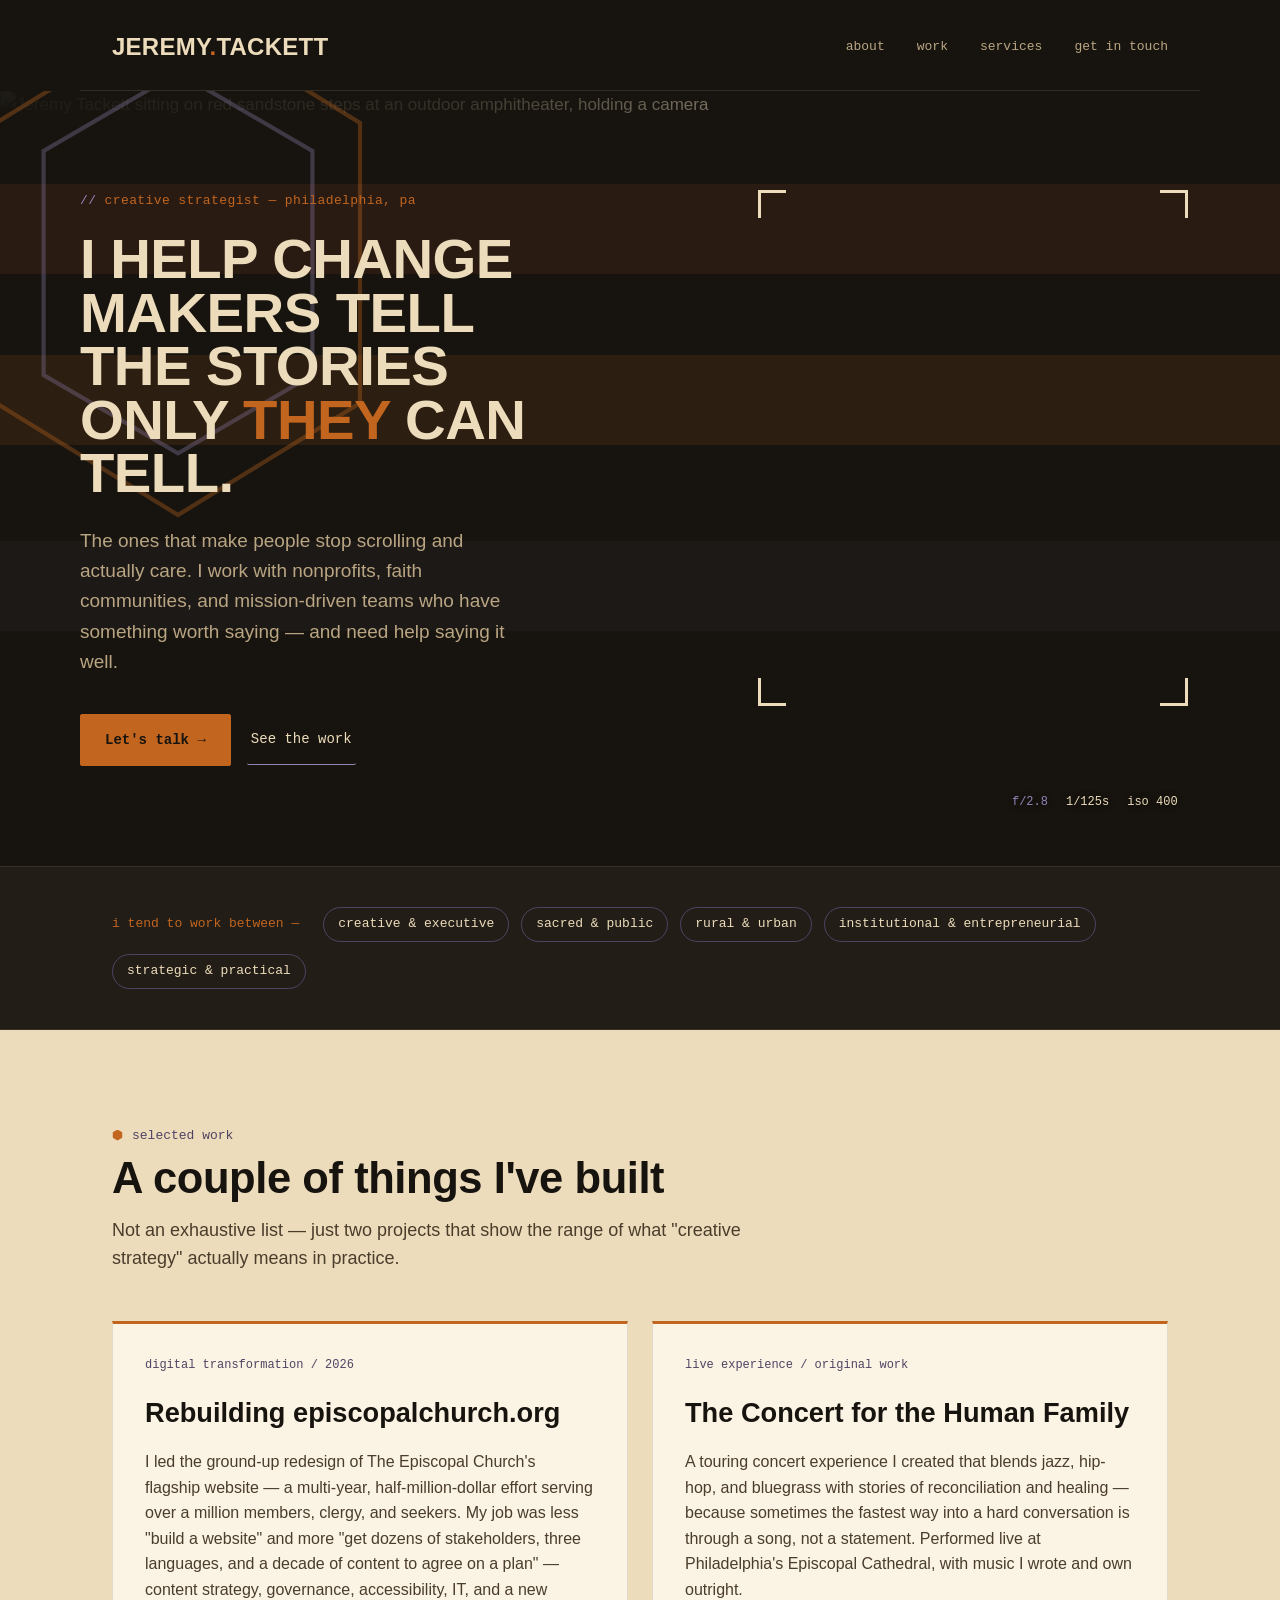
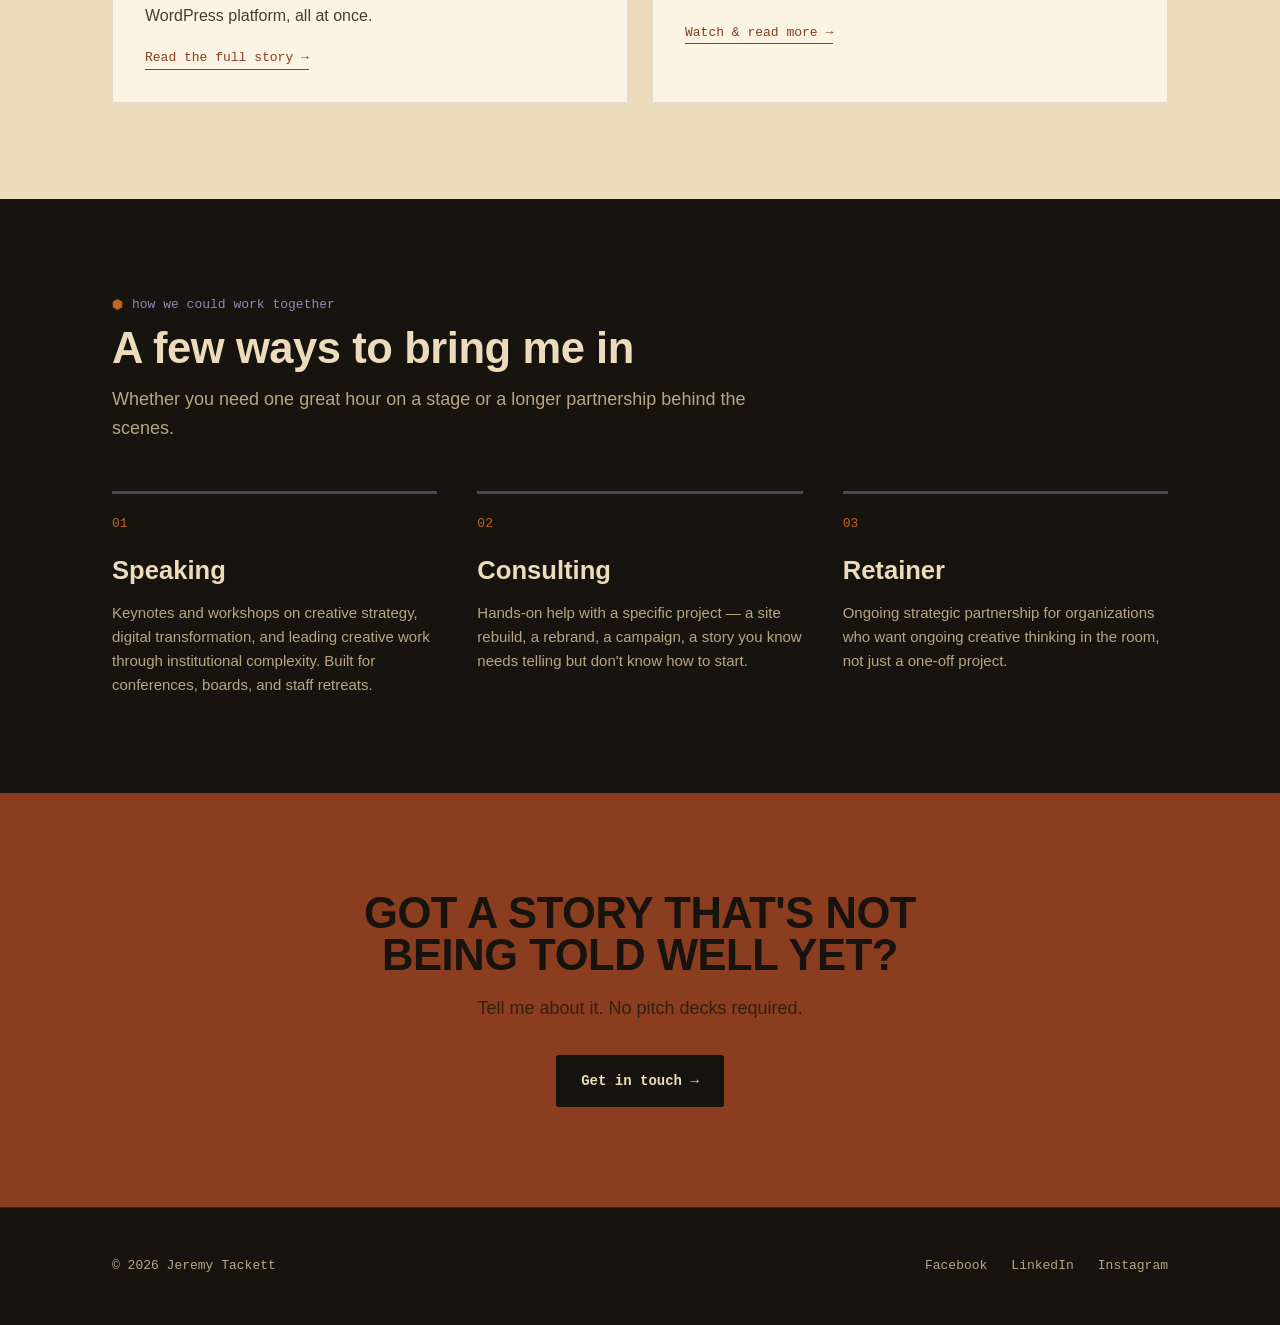
==== index.html @ f710c4fd "Add files via upload" ====
<!DOCTYPE html>
<!-- saved from url=(0045)file:///Users/jtackett/Downloads/index_1.html -->
<html lang="en"><head><meta http-equiv="Content-Type" content="text/html; charset=UTF-8">

<meta name="viewport" content="width=device-width, initial-scale=1.0">
<title>Jeremy Tackett — Creative Strategist</title>
<meta name="description" content="I help change makers tell the stories only they can tell — the ones that make people stop scrolling and care.">
<link rel="preconnect" href="https://fonts.googleapis.com/">
<link rel="preconnect" href="https://fonts.gstatic.com/" crossorigin="">
<link href="./index_files/css2" rel="stylesheet">
<style>
  :root {
    --black: #17140F;
    --charcoal: #221D17;
    --charcoal-2: #2B2420;
    --terracotta: #C1651F;
    --rust: #8A3D1F;
    --sand: #EDDCBB;
    --sand-dim: #B9A582;
    --denim: #47698A;
    --purple: #9384B8;
    --purple-deep: #4E4463;
  }

  * { margin: 0; padding: 0; box-sizing: border-box; }
  html { scroll-behavior: smooth; }

  body {
    background: var(--black);
    color: var(--sand);
    font-family: 'Work Sans', sans-serif;
    line-height: 1.6;
    font-size: 17px;
    overflow-x: hidden;
  }

  a { color: inherit; text-decoration: none; }
  img { max-width: 100%; display: block; }

  .wrap {
    max-width: 1120px;
    margin: 0 auto;
    padding: 0 32px;
  }

  .display {
    font-family: 'Big Shoulders Display', sans-serif;
    font-weight: 800;
    letter-spacing: -0.01em;
    text-transform: uppercase;
    line-height: 0.95;
  }

  .mono {
    font-family: 'Space Mono', monospace;
  }

  /* -------- Header -------- */
  header { padding: 28px 0 0; }

  .nav-row {
    display: flex;
    justify-content: space-between;
    align-items: center;
    padding-bottom: 24px;
    border-bottom: 1px solid rgba(237, 220, 187, 0.12);
  }

  .wordmark {
    font-family: 'Big Shoulders Display', sans-serif;
    font-weight: 800;
    font-size: 24px;
    letter-spacing: 0.01em;
    text-transform: uppercase;
    color: var(--sand);
  }

  .wordmark span { color: var(--terracotta); }

  nav ul {
    list-style: none;
    display: flex;
    gap: 32px;
    font-family: 'Space Mono', monospace;
    font-size: 13px;
    text-transform: lowercase;
  }

  nav a { color: var(--sand-dim); }
  nav a:hover, nav a:focus-visible { color: var(--terracotta); }
  nav a:focus-visible { outline: 2px solid var(--purple); outline-offset: 4px; }

  /* -------- Hero -------- */
  .hero-section {
    position: relative;
    overflow: hidden;
    min-height: 640px;
    display: flex;
    align-items: center;
  }

  .hero-photo {
    position: absolute;
    inset: 0;
    width: 100%;
    height: 100%;
    object-fit: cover;
    object-position: 74% 42%;
    filter: grayscale(0.1) contrast(1.05) saturate(0.92);
    z-index: 0;
  }

  .hero-scrim {
    position: absolute;
    inset: 0;
    z-index: 1;
    pointer-events: none;
    background: linear-gradient(100deg,
      rgba(23,20,15,0.97) 0%,
      rgba(23,20,15,0.88) 30%,
      rgba(23,20,15,0.5) 54%,
      rgba(23,20,15,0.05) 74%);
  }

  .hero-bg {
    position: absolute;
    inset: 0;
    z-index: 2;
    pointer-events: none;
  }

  .strata {
    position: absolute;
    left: -10%;
    width: 120%;
    height: 90px;
    animation: drift 60s linear infinite;
  }

  @keyframes drift {
    from { transform: translateX(0); }
    to { transform: translateX(-6%); }
  }

  .aperture-wrap {
    position: absolute;
    top: -14%;
    left: -8%;
    width: 560px;
    height: 560px;
    z-index: 2;
  }

  .aperture-wrap svg { width: 100%; height: 100%; }

  .ring1 { transform-origin: 100px 100px; animation: spin 160s linear infinite; }
  .ring2 { transform-origin: 100px 100px; animation: spin-rev 110s linear infinite; }

  @keyframes spin { to { transform: rotate(360deg); } }
  @keyframes spin-rev { to { transform: rotate(-360deg); } }

  .section-marker {
    display: inline-block;
    width: 11px;
    height: 11px;
    margin-right: 9px;
    clip-path: polygon(50% 0%, 93% 25%, 93% 75%, 50% 100%, 7% 75%, 7% 25%);
    background: var(--terracotta);
    vertical-align: middle;
  }

  .hero {
    position: relative;
    z-index: 3;
    width: 100%;
    padding: 100px 0;
  }

  .hero-copy { max-width: 500px; }

  .eyebrow {
    font-family: 'Space Mono', monospace;
    font-size: 13px;
    color: var(--terracotta);
    letter-spacing: 0.03em;
    display: block;
    margin-bottom: 20px;
  }

  .eyebrow::before { content: '// '; color: var(--purple); }

  h1 {
    font-size: clamp(2.6rem, 4.4vw, 3.8rem);
    color: var(--sand);
  }

  h1 em {
    font-style: normal;
    color: var(--terracotta);
  }

  .hero-sub {
    margin-top: 26px;
    font-size: 19px;
    max-width: 440px;
    color: var(--sand-dim);
  }

  .cta-row {
    margin-top: 36px;
    display: flex;
    gap: 16px;
    align-items: center;
    flex-wrap: wrap;
  }

  .btn {
    display: inline-flex;
    align-items: center;
    gap: 8px;
    font-family: 'Space Mono', monospace;
    font-size: 14px;
    padding: 14px 24px;
    border-radius: 2px;
    transition: transform 0.15s ease, background 0.15s ease;
  }

  .btn-primary {
    background: var(--terracotta);
    color: var(--black);
    border: 1px solid var(--terracotta);
    font-weight: 700;
  }

  .btn-primary:hover, .btn-primary:focus-visible {
    background: var(--sand);
    border-color: var(--sand);
    transform: translateY(-1px);
  }

  .btn-secondary {
    color: var(--sand);
    border-bottom: 1px solid var(--purple);
    padding: 14px 4px;
  }

  .btn-secondary:hover, .btn-secondary:focus-visible {
    color: var(--purple);
  }

  .btn:focus-visible { outline: 2px solid var(--purple); outline-offset: 3px; }

  /* Frame around the subject in the photo */
  .subject-frame {
    position: absolute;
    z-index: 3;
    right: 8%;
    top: 14%;
    width: 32%;
    height: 64%;
    pointer-events: none;
  }

  .bracket {
    position: absolute;
    width: 28px;
    height: 28px;
    border-color: var(--terracotta);
  }

  .bracket.tl { top: -10px; left: -10px; border-top: 3px solid; border-left: 3px solid; }
  .bracket.tr { top: -10px; right: -10px; border-top: 3px solid; border-right: 3px solid; }
  .bracket.bl { bottom: -10px; left: -10px; border-bottom: 3px solid; border-left: 3px solid; }
  .bracket.br { bottom: -10px; right: -10px; border-bottom: 3px solid; border-right: 3px solid; }

  .exif {
    position: absolute;
    z-index: 3;
    right: 8%;
    bottom: 7%;
    font-family: 'Space Mono', monospace;
    font-size: 12px;
    color: var(--sand);
    display: flex;
    gap: 18px;
    text-shadow: 0 1px 6px rgba(0,0,0,0.6);
  }

  .exif span:first-child { color: var(--purple); }

  /* -------- Bridges strip -------- */
  .bridges {
    background: var(--charcoal);
    padding: 40px 0;
    border-top: 1px solid rgba(237, 220, 187, 0.1);
    border-bottom: 1px solid rgba(237, 220, 187, 0.1);
  }

  .bridges .wrap {
    display: flex;
    flex-wrap: wrap;
    gap: 12px;
    align-items: center;
  }

  .bridges-label {
    font-family: 'Space Mono', monospace;
    font-size: 13px;
    color: var(--terracotta);
    margin-right: 12px;
    white-space: nowrap;
  }

  .tag {
    font-family: 'Space Mono', monospace;
    font-size: 13px;
    color: var(--sand);
    border: 1px solid var(--purple-deep);
    padding: 6px 14px;
    border-radius: 100px;
    white-space: nowrap;
  }

  /* -------- Section shared -------- */
  section { padding: 96px 0; }

  .section-head { max-width: 640px; margin-bottom: 48px; }

  .section-eyebrow {
    font-family: 'Space Mono', monospace;
    font-size: 13px;
    color: var(--purple);
    margin-bottom: 12px;
    display: block;
  }

  h2 {
    font-size: clamp(2rem, 3.4vw, 2.8rem);
    color: var(--sand);
  }

  .section-head p {
    margin-top: 16px;
    color: var(--sand-dim);
    font-size: 18px;
    font-family: 'Work Sans', sans-serif;
    text-transform: none;
  }

  /* -------- Case studies -------- */
  .cases {
    display: grid;
    grid-template-columns: repeat(2, 1fr);
    gap: 24px;
  }

  .case-card {
    background: var(--charcoal);
    border: 1px solid rgba(237, 220, 187, 0.12);
    border-top: 3px solid var(--terracotta);
    padding: 32px;
  }

  .case-tag {
    font-family: 'Space Mono', monospace;
    font-size: 12px;
    color: var(--purple);
    margin-bottom: 16px;
    display: block;
  }

  .case-card h3 {
    font-size: 1.7rem;
    color: var(--sand);
    margin-bottom: 14px;
  }

  .case-card p {
    color: var(--sand-dim);
    font-size: 16px;
  }

  .case-link {
    display: inline-block;
    margin-top: 20px;
    font-family: 'Space Mono', monospace;
    font-size: 13px;
    color: var(--terracotta);
    border-bottom: 1px solid var(--terracotta);
  }

  .case-link:hover, .case-link:focus-visible { color: var(--purple); border-color: var(--purple); }

  /* -------- Work section: flipped to light -------- */
  #work {
    background: var(--sand);
  }

  #work .section-eyebrow { color: var(--purple-deep); }

  #work h2 { color: var(--black); }

  #work .section-head p { color: #4A3D2C; }

  #work .case-card {
    background: #FBF3E3;
    border: 1px solid rgba(23, 20, 15, 0.1);
    border-top: 3px solid var(--terracotta);
  }

  #work .case-tag { color: var(--purple-deep); }

  #work .case-card h3 { color: var(--black); }

  #work .case-card p { color: #4A3D2C; }

  #work .case-link { color: var(--rust); border-bottom-color: var(--rust); }

  #work .case-link:hover, #work .case-link:focus-visible {
    color: var(--purple-deep);
    border-color: var(--purple-deep);
  }

  /* -------- Services -------- */
  .services-band { background: var(--black); }

  .services {
    display: grid;
    grid-template-columns: repeat(3, 1fr);
    gap: 40px;
  }

  .service-item {
    border-top: 3px solid var(--purple-deep);
    padding-top: 20px;
  }

  .service-num {
    font-family: 'Space Mono', monospace;
    font-size: 13px;
    color: var(--terracotta);
    display: block;
    margin-bottom: 16px;
  }

  .service-item h3 {
    font-size: 1.6rem;
    color: var(--sand);
    margin-bottom: 10px;
  }

  .service-item p {
    font-size: 15px;
    color: var(--sand-dim);
    font-family: 'Work Sans', sans-serif;
  }

  /* -------- Closing CTA -------- */
  .closing {
    background: var(--rust);
    padding: 100px 0;
    text-align: center;
  }

  .closing h2 { color: var(--black); max-width: 640px; margin: 0 auto; }

  .closing p {
    color: rgba(23, 20, 15, 0.75);
    margin-top: 18px;
    font-size: 18px;
    font-family: 'Work Sans', sans-serif;
  }

  .closing .btn-primary {
    margin-top: 32px;
    background: var(--black);
    border-color: var(--black);
    color: var(--sand);
  }

  .closing .btn-primary:hover, .closing .btn-primary:focus-visible {
    background: var(--purple-deep);
    border-color: var(--purple-deep);
  }

  /* -------- Footer -------- */
  footer { padding: 48px 0; border-top: 1px solid rgba(237, 220, 187, 0.1); }

  .footer-row {
    display: flex;
    justify-content: space-between;
    align-items: center;
    flex-wrap: wrap;
    gap: 16px;
  }

  footer, footer a {
    font-family: 'Space Mono', monospace;
    font-size: 13px;
    color: var(--sand-dim);
  }

  footer a:hover, footer a:focus-visible { color: var(--terracotta); }

  .footer-links { display: flex; gap: 24px; flex-wrap: wrap; }

  /* -------- Responsive -------- */
  @media (max-width: 860px) {
    .hero-section { min-height: 560px; }
    .hero-photo { object-position: 66% 38%; }
    .hero-scrim {
      background: linear-gradient(180deg,
        rgba(23,20,15,0.35) 0%,
        rgba(23,20,15,0.9) 58%,
        rgba(23,20,15,0.98) 100%);
    }
    .hero { padding: 60px 0 48px; display: flex; align-items: flex-end; min-height: 560px; }
    .hero-copy { max-width: 100%; }
    .subject-frame, .exif { display: none; }
    .aperture-wrap { width: 380px; height: 380px; top: -10%; left: -14%; }
    .cases { grid-template-columns: 1fr; }
    .services { grid-template-columns: 1fr; gap: 32px; }
    nav ul { display: none; }
  }

  @media (prefers-reduced-motion: reduce) {
    html { scroll-behavior: auto; }
    * { transition: none !important; }
    .strata { animation: none !important; }
    .ring1, .ring2 { animation: none !important; }
  }
</style>
</head>
<body>

<header>
  <div class="wrap nav-row">
    <a href="file:///Users/jtackett/Downloads/index_1.html#top" class="wordmark">Jeremy<span>.</span>Tackett</a>
    <nav aria-label="Primary">
      <ul>
        <li><a href="file:///Users/jtackett/Downloads/index_1.html#about">About</a></li>
        <li><a href="file:///Users/jtackett/Downloads/index_1.html#work">Work</a></li>
        <li><a href="file:///Users/jtackett/Downloads/index_1.html#services">Services</a></li>
        <li><a href="file:///Users/jtackett/Downloads/index_1.html#contact">Get in touch</a></li>
      </ul>
    </nav>
  </div>
</header>

<main id="top">

  <!-- HERO -->
  <div class="hero-section">
    <img class="hero-photo" alt="Jeremy Tackett sitting on red sandstone steps at an outdoor amphitheater, holding a camera" src="./index_files/jeremy-canyon.webp">
    <div class="hero-scrim" aria-hidden="true"></div>
    <div class="hero-bg" aria-hidden="true">
      <svg class="strata" style="top: 12%; animation-duration: 70s;" viewBox="0 0 1400 90" preserveAspectRatio="none">
        <rect width="1400" height="90" fill="#8A3D1F" opacity="0.16"></rect>
      </svg>
      <svg class="strata" style="top: 34%; animation-duration: 90s; animation-direction: reverse;" viewBox="0 0 1400 60" preserveAspectRatio="none">
        <rect width="1400" height="60" fill="#C1651F" opacity="0.12"></rect>
      </svg>
      <svg class="strata" style="top: 58%; animation-duration: 80s;" viewBox="0 0 1400 70" preserveAspectRatio="none">
        <rect width="1400" height="70" fill="#4E4463" opacity="0.10"></rect>
      </svg>
      <div class="aperture-wrap" aria-hidden="true">
        <svg viewBox="0 0 200 200">
          <polygon class="ring1" points="100,10 165,50 165,150 100,190 35,150 35,50" fill="none" stroke="#C1651F" stroke-width="1.5" opacity="0.35"></polygon>
          <polygon class="ring2" points="100,32 148,60 148,140 100,168 52,140 52,60" fill="none" stroke="#9384B8" stroke-width="1.5" opacity="0.32"></polygon>
        </svg>
      </div>
    </div>

    <div class="wrap hero">
      <div class="hero-copy">
        <span class="eyebrow mono">creative strategist — philadelphia, pa</span>
        <h1 class="display">I help change makers tell the stories only <em>they</em> can tell.</h1>
        <p class="hero-sub">The ones that make people stop scrolling and actually care. I work with nonprofits, faith communities, and mission-driven teams who have something worth saying — and need help saying it well.</p>
        <div class="cta-row">
          <a href="file:///Users/jtackett/Downloads/index_1.html#contact" class="btn btn-primary">Let's talk →</a>
          <a href="file:///Users/jtackett/Downloads/index_1.html#work" class="btn btn-secondary">See the work</a>
        </div>
      </div>
    </div>

    <div class="subject-frame" aria-hidden="true">
      <div class="bracket tl"></div>
      <div class="bracket tr"></div>
      <div class="bracket bl"></div>
      <div class="bracket br"></div>
    </div>
    <div class="exif" aria-hidden="true">
      <span>f/2.8</span>
      <span>1/125s</span>
      <span>iso 400</span>
    </div>
  </div>

  <!-- BRIDGES STRIP -->
  <div class="bridges">
    <div class="wrap">
      <span class="bridges-label">i tend to work between —</span>
      <span class="tag">creative &amp; executive</span>
      <span class="tag">sacred &amp; public</span>
      <span class="tag">rural &amp; urban</span>
      <span class="tag">institutional &amp; entrepreneurial</span>
      <span class="tag">strategic &amp; practical</span>
    </div>
  </div>

  <!-- CASE STUDIES -->
  <section id="work">
    <div class="wrap">
      <div class="section-head">
        <span class="section-eyebrow"><span class="section-marker" aria-hidden="true"></span>selected work</span>
        <h2 class="display" style="text-transform:none; font-weight:600;">A couple of things I've built</h2>
        <p>Not an exhaustive list — just two projects that show the range of what "creative strategy" actually means in practice.</p>
      </div>

      <div class="cases">
        <div class="case-card">
          <span class="case-tag">digital transformation / 2026</span>
          <h3>Rebuilding episcopalchurch.org</h3>
          <p>I led the ground-up redesign of The Episcopal Church's flagship website — a multi-year, half-million-dollar effort serving over a million members, clergy, and seekers. My job was less "build a website" and more "get dozens of stakeholders, three languages, and a decade of content to agree on a plan" — content strategy, governance, accessibility, IT, and a new WordPress platform, all at once.</p>
          <a href="file:///Users/jtackett/Downloads/index_1.html#" class="case-link">Read the full story →</a>
        </div>

        <div class="case-card">
          <span class="case-tag">live experience / original work</span>
          <h3>The Concert for the Human Family</h3>
          <p>A touring concert experience I created that blends jazz, hip-hop, and bluegrass with stories of reconciliation and healing — because sometimes the fastest way into a hard conversation is through a song, not a statement. Performed live at Philadelphia's Episcopal Cathedral, with music I wrote and own outright.</p>
          <a href="file:///Users/jtackett/Downloads/index_1.html#" class="case-link">Watch &amp; read more →</a>
        </div>
      </div>
    </div>
  </section>

  <!-- SERVICES -->
  <div class="services-band">
    <section id="services">
      <div class="wrap">
        <div class="section-head">
          <span class="section-eyebrow"><span class="section-marker" aria-hidden="true"></span>how we could work together</span>
          <h2 class="display" style="text-transform:none; font-weight:600;">A few ways to bring me in</h2>
          <p>Whether you need one great hour on a stage or a longer partnership behind the scenes.</p>
        </div>

        <div class="services">
          <div class="service-item">
            <span class="service-num mono">01</span>
            <h3>Speaking</h3>
            <p>Keynotes and workshops on creative strategy, digital transformation, and leading creative work through institutional complexity. Built for conferences, boards, and staff retreats.</p>
          </div>
          <div class="service-item">
            <span class="service-num mono">02</span>
            <h3>Consulting</h3>
            <p>Hands-on help with a specific project — a site rebuild, a rebrand, a campaign, a story you know needs telling but don't know how to start.</p>
          </div>
          <div class="service-item">
            <span class="service-num mono">03</span>
            <h3>Retainer</h3>
            <p>Ongoing strategic partnership for organizations who want ongoing creative thinking in the room, not just a one-off project.</p>
          </div>
        </div>
      </div>
    </section>
  </div>

  <!-- CLOSING CTA -->
  <div class="closing" id="contact">
    <div class="wrap">
      <h2 class="display">Got a story that's not being told well yet?</h2>
      <p>Tell me about it. No pitch decks required.</p>
      <a href="file:///Users/jtackett/Downloads/index_1.html#" class="btn btn-primary">Get in touch →</a>
    </div>
  </div>

</main>

<footer>
  <div class="wrap footer-row">
    <span class="mono">© 2026 Jeremy Tackett</span>
    <div class="footer-links">
      <a href="http://www.facebook.com/jdtackett">Facebook</a>
      <a href="https://www.linkedin.com/in/jeremydtackett">LinkedIn</a>
      <a href="http://instagram.com/jeremytackett">Instagram</a>
    </div>
  </div>
</footer>



</body></html>
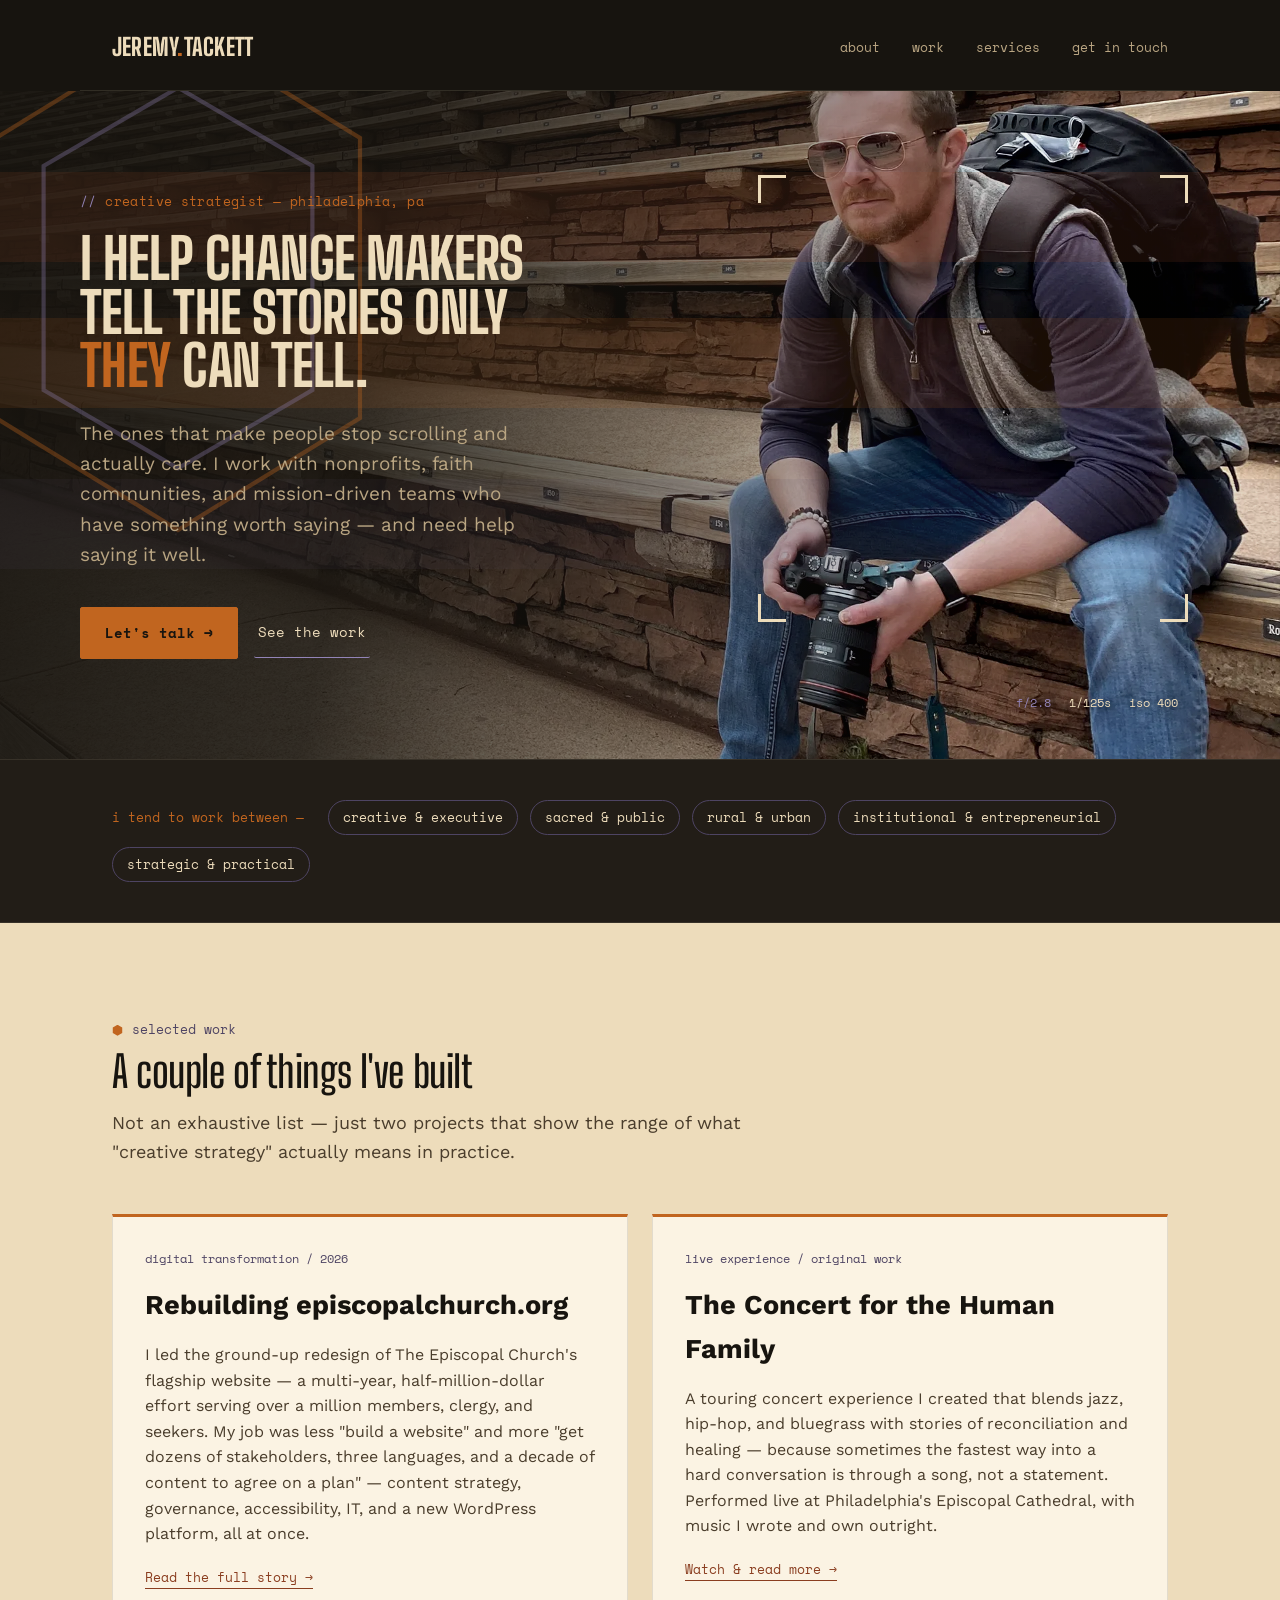
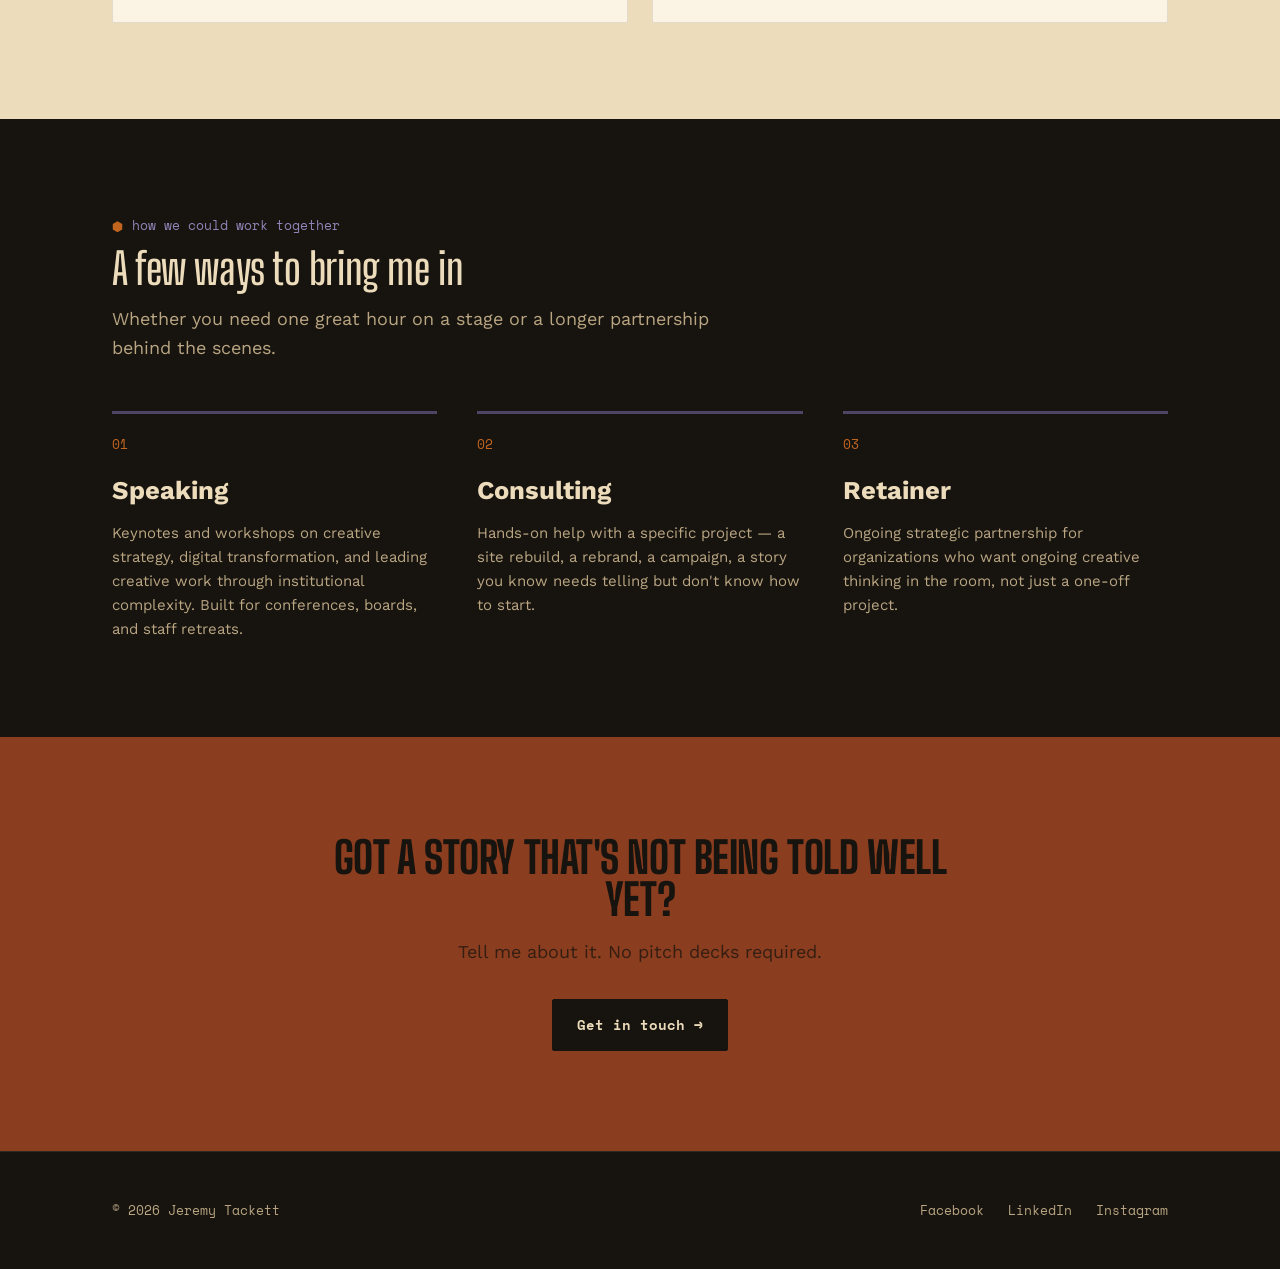
==== commit de31e23d: "Add files via upload" ====
--- a/index.html
+++ b/index.html
@@ -1,13 +1,13 @@
 <!DOCTYPE html>
-<!-- saved from url=(0045)file:///Users/jtackett/Downloads/index_1.html -->
-<html lang="en"><head><meta http-equiv="Content-Type" content="text/html; charset=UTF-8">
-
+<html lang="en">
+<head>
+<meta charset="UTF-8">
 <meta name="viewport" content="width=device-width, initial-scale=1.0">
 <title>Jeremy Tackett — Creative Strategist</title>
 <meta name="description" content="I help change makers tell the stories only they can tell — the ones that make people stop scrolling and care.">
-<link rel="preconnect" href="https://fonts.googleapis.com/">
-<link rel="preconnect" href="https://fonts.gstatic.com/" crossorigin="">
-<link href="./index_files/css2" rel="stylesheet">
+<link rel="preconnect" href="https://fonts.googleapis.com">
+<link rel="preconnect" href="https://fonts.gstatic.com" crossorigin>
+<link href="https://fonts.googleapis.com/css2?family=Big+Shoulders+Display:wght@600;800;900&family=Work+Sans:wght@400;500;600&family=Space+Mono:wght@400;700&display=swap" rel="stylesheet">
 <style>
   :root {
     --black: #17140F;
@@ -535,13 +535,13 @@
 
 <header>
   <div class="wrap nav-row">
-    <a href="file:///Users/jtackett/Downloads/index_1.html#top" class="wordmark">Jeremy<span>.</span>Tackett</a>
+    <a href="#top" class="wordmark">Jeremy<span>.</span>Tackett</a>
     <nav aria-label="Primary">
       <ul>
-        <li><a href="file:///Users/jtackett/Downloads/index_1.html#about">About</a></li>
-        <li><a href="file:///Users/jtackett/Downloads/index_1.html#work">Work</a></li>
-        <li><a href="file:///Users/jtackett/Downloads/index_1.html#services">Services</a></li>
-        <li><a href="file:///Users/jtackett/Downloads/index_1.html#contact">Get in touch</a></li>
+        <li><a href="#about">About</a></li>
+        <li><a href="#work">Work</a></li>
+        <li><a href="#services">Services</a></li>
+        <li><a href="#contact">Get in touch</a></li>
       </ul>
     </nav>
   </div>
@@ -551,22 +551,22 @@
 
   <!-- HERO -->
   <div class="hero-section">
-    <img class="hero-photo" alt="Jeremy Tackett sitting on red sandstone steps at an outdoor amphitheater, holding a camera" src="./index_files/jeremy-canyon.webp">
+    <img class="hero-photo" alt="Jeremy Tackett sitting on red sandstone steps at an outdoor amphitheater, holding a camera" src="jeremy-canyon.webp">
     <div class="hero-scrim" aria-hidden="true"></div>
     <div class="hero-bg" aria-hidden="true">
       <svg class="strata" style="top: 12%; animation-duration: 70s;" viewBox="0 0 1400 90" preserveAspectRatio="none">
-        <rect width="1400" height="90" fill="#8A3D1F" opacity="0.16"></rect>
+        <rect width="1400" height="90" fill="#8A3D1F" opacity="0.16"/>
       </svg>
       <svg class="strata" style="top: 34%; animation-duration: 90s; animation-direction: reverse;" viewBox="0 0 1400 60" preserveAspectRatio="none">
-        <rect width="1400" height="60" fill="#C1651F" opacity="0.12"></rect>
+        <rect width="1400" height="60" fill="#C1651F" opacity="0.12"/>
       </svg>
       <svg class="strata" style="top: 58%; animation-duration: 80s;" viewBox="0 0 1400 70" preserveAspectRatio="none">
-        <rect width="1400" height="70" fill="#4E4463" opacity="0.10"></rect>
+        <rect width="1400" height="70" fill="#4E4463" opacity="0.10"/>
       </svg>
       <div class="aperture-wrap" aria-hidden="true">
         <svg viewBox="0 0 200 200">
-          <polygon class="ring1" points="100,10 165,50 165,150 100,190 35,150 35,50" fill="none" stroke="#C1651F" stroke-width="1.5" opacity="0.35"></polygon>
-          <polygon class="ring2" points="100,32 148,60 148,140 100,168 52,140 52,60" fill="none" stroke="#9384B8" stroke-width="1.5" opacity="0.32"></polygon>
+          <polygon class="ring1" points="100,10 165,50 165,150 100,190 35,150 35,50" fill="none" stroke="#C1651F" stroke-width="1.5" opacity="0.35"/>
+          <polygon class="ring2" points="100,32 148,60 148,140 100,168 52,140 52,60" fill="none" stroke="#9384B8" stroke-width="1.5" opacity="0.32"/>
         </svg>
       </div>
     </div>
@@ -577,8 +577,8 @@
         <h1 class="display">I help change makers tell the stories only <em>they</em> can tell.</h1>
         <p class="hero-sub">The ones that make people stop scrolling and actually care. I work with nonprofits, faith communities, and mission-driven teams who have something worth saying — and need help saying it well.</p>
         <div class="cta-row">
-          <a href="file:///Users/jtackett/Downloads/index_1.html#contact" class="btn btn-primary">Let's talk →</a>
-          <a href="file:///Users/jtackett/Downloads/index_1.html#work" class="btn btn-secondary">See the work</a>
+          <a href="#contact" class="btn btn-primary">Let's talk →</a>
+          <a href="#work" class="btn btn-secondary">See the work</a>
         </div>
       </div>
     </div>
@@ -622,14 +622,14 @@
           <span class="case-tag">digital transformation / 2026</span>
           <h3>Rebuilding episcopalchurch.org</h3>
           <p>I led the ground-up redesign of The Episcopal Church's flagship website — a multi-year, half-million-dollar effort serving over a million members, clergy, and seekers. My job was less "build a website" and more "get dozens of stakeholders, three languages, and a decade of content to agree on a plan" — content strategy, governance, accessibility, IT, and a new WordPress platform, all at once.</p>
-          <a href="file:///Users/jtackett/Downloads/index_1.html#" class="case-link">Read the full story →</a>
+          <a href="#" class="case-link">Read the full story →</a>
         </div>
 
         <div class="case-card">
           <span class="case-tag">live experience / original work</span>
           <h3>The Concert for the Human Family</h3>
           <p>A touring concert experience I created that blends jazz, hip-hop, and bluegrass with stories of reconciliation and healing — because sometimes the fastest way into a hard conversation is through a song, not a statement. Performed live at Philadelphia's Episcopal Cathedral, with music I wrote and own outright.</p>
-          <a href="file:///Users/jtackett/Downloads/index_1.html#" class="case-link">Watch &amp; read more →</a>
+          <a href="#" class="case-link">Watch &amp; read more →</a>
         </div>
       </div>
     </div>
@@ -671,7 +671,7 @@
     <div class="wrap">
       <h2 class="display">Got a story that's not being told well yet?</h2>
       <p>Tell me about it. No pitch decks required.</p>
-      <a href="file:///Users/jtackett/Downloads/index_1.html#" class="btn btn-primary">Get in touch →</a>
+      <a href="#" class="btn btn-primary">Get in touch →</a>
     </div>
   </div>
 
@@ -688,6 +688,5 @@
   </div>
 </footer>
 
-
-
-</body></html>+</body>
+</html>
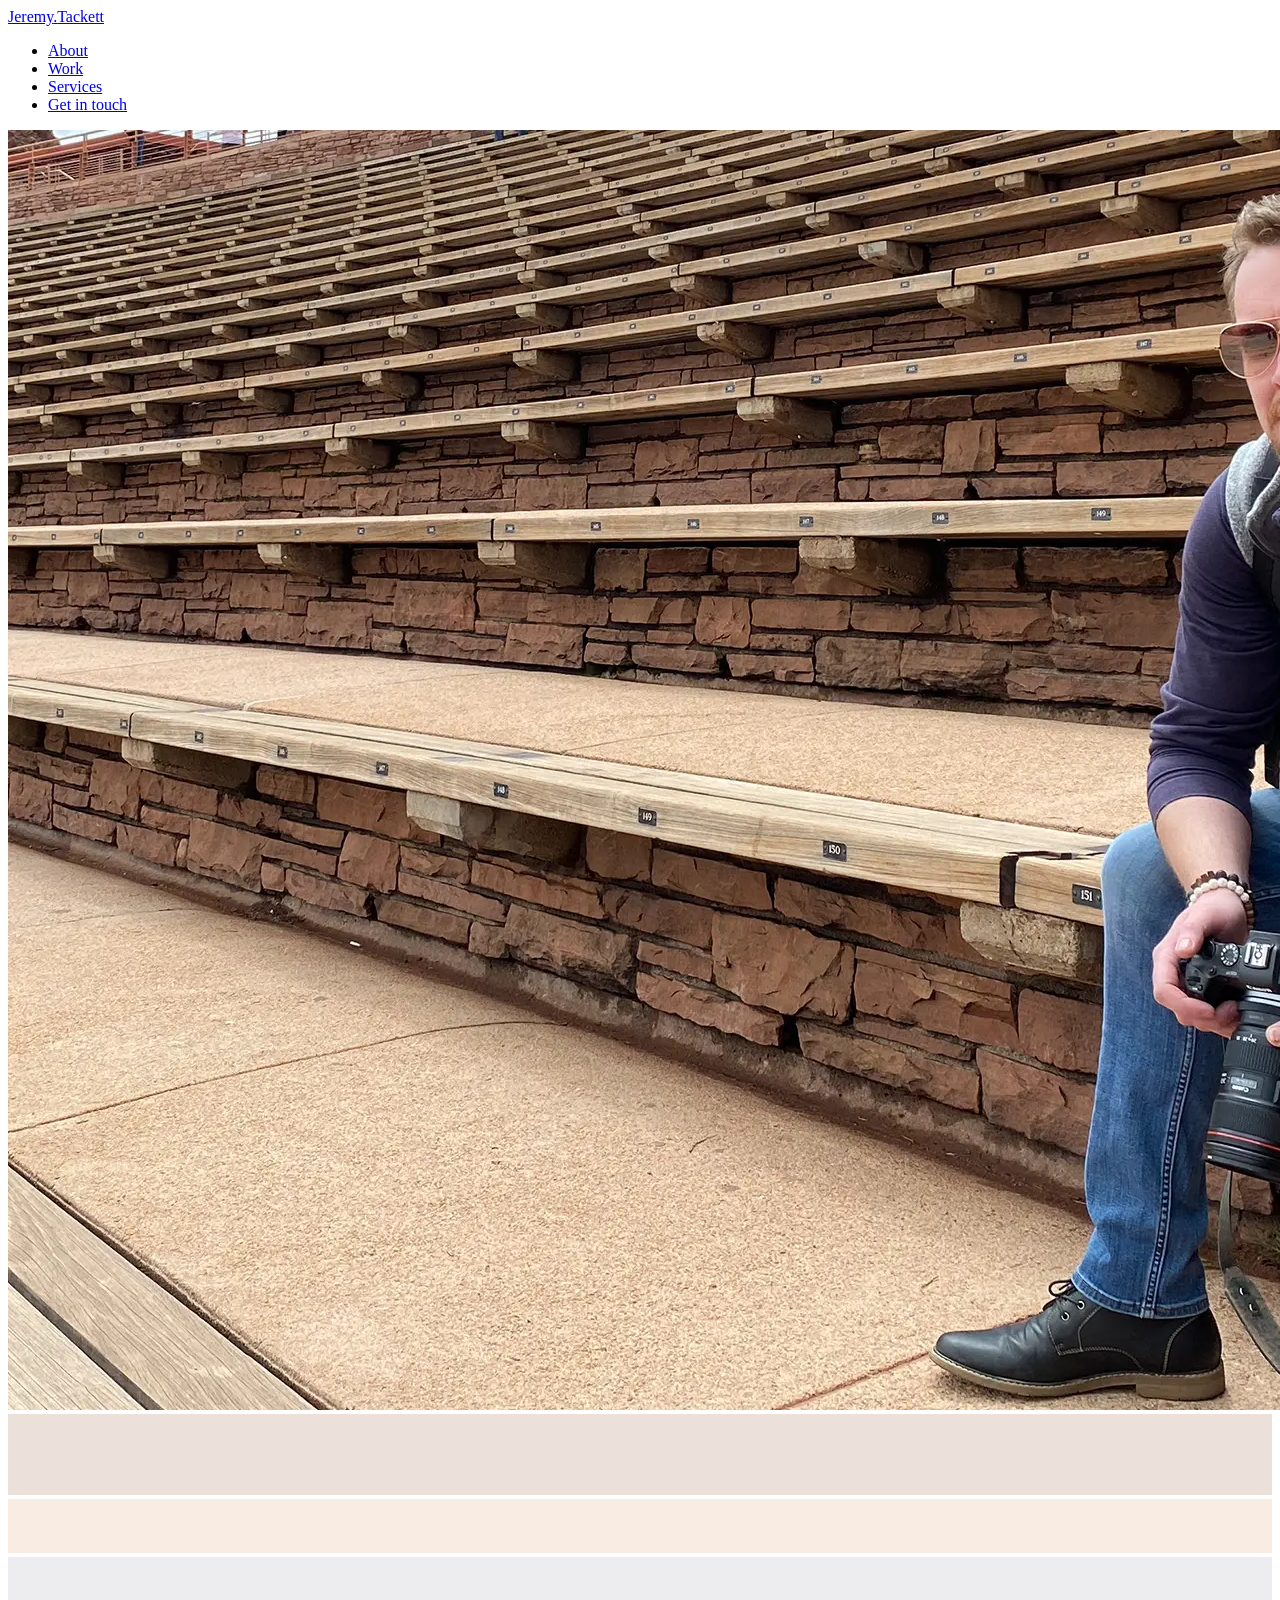
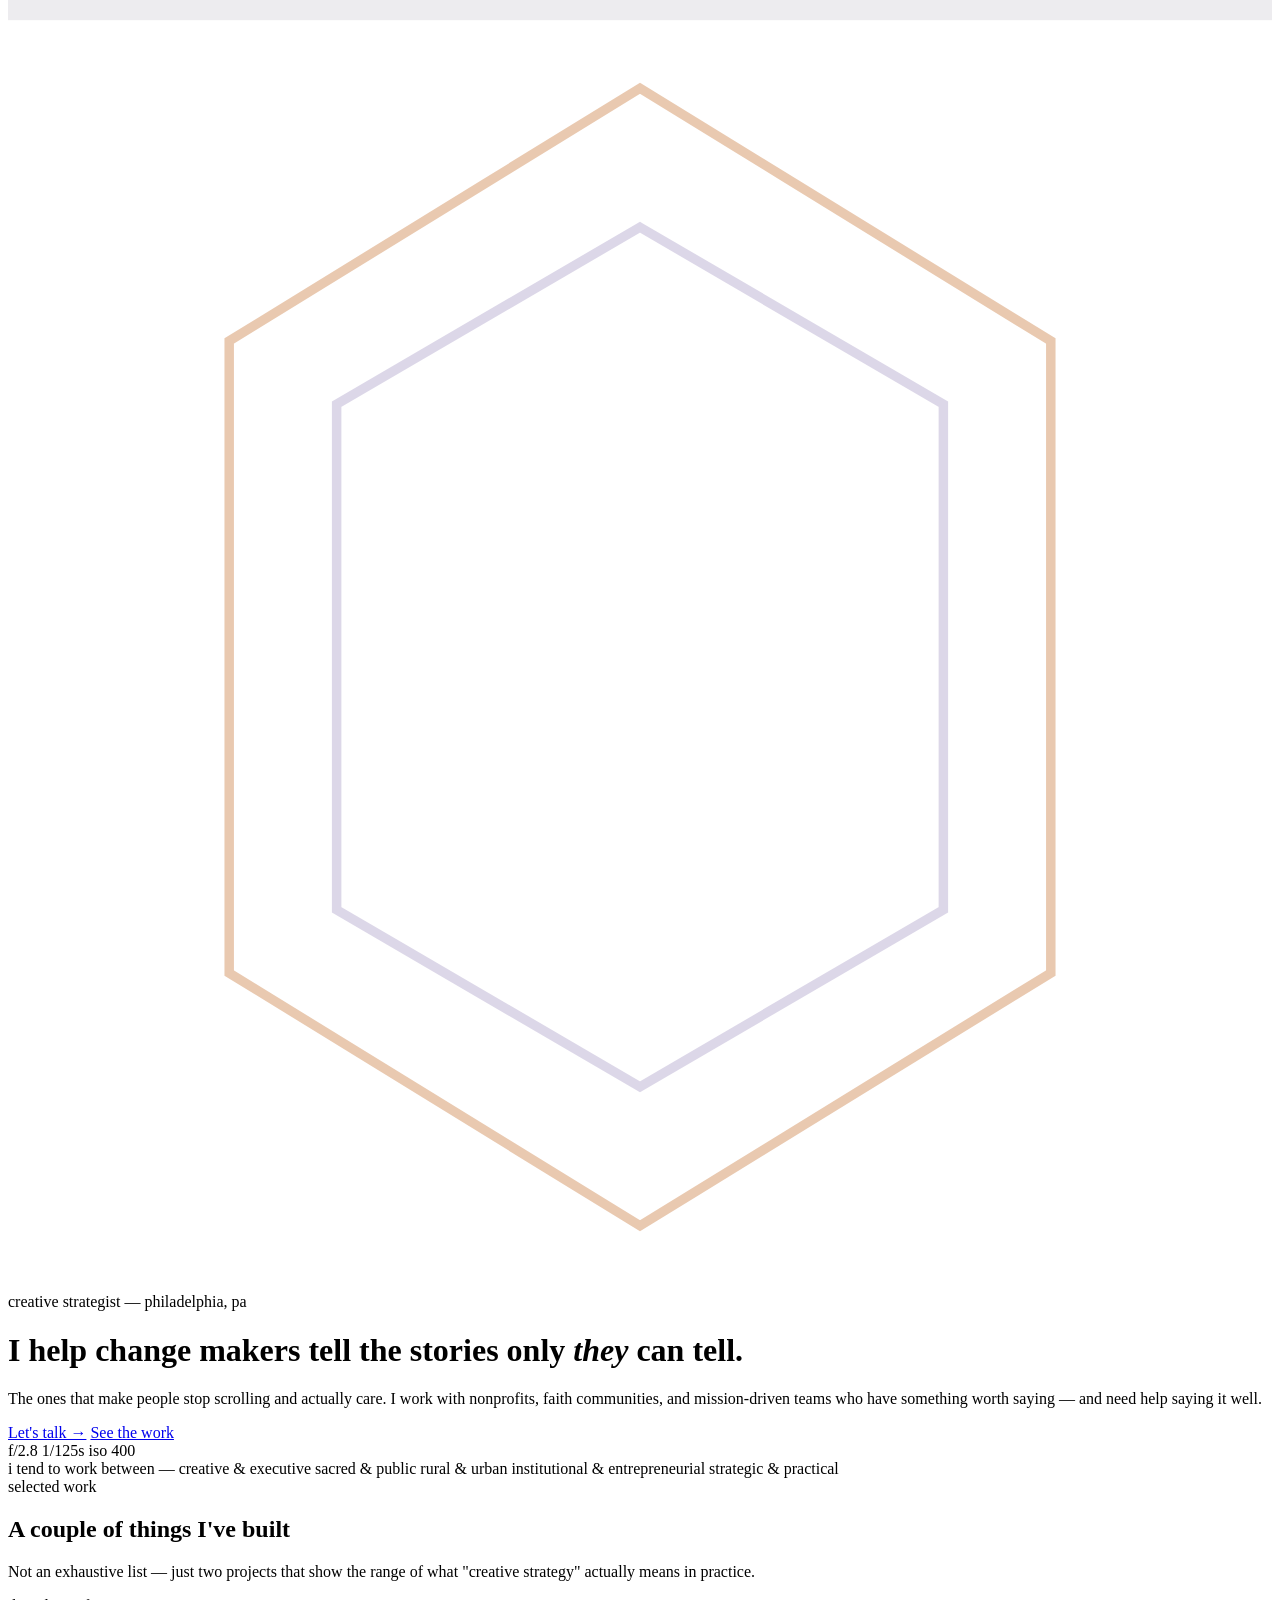
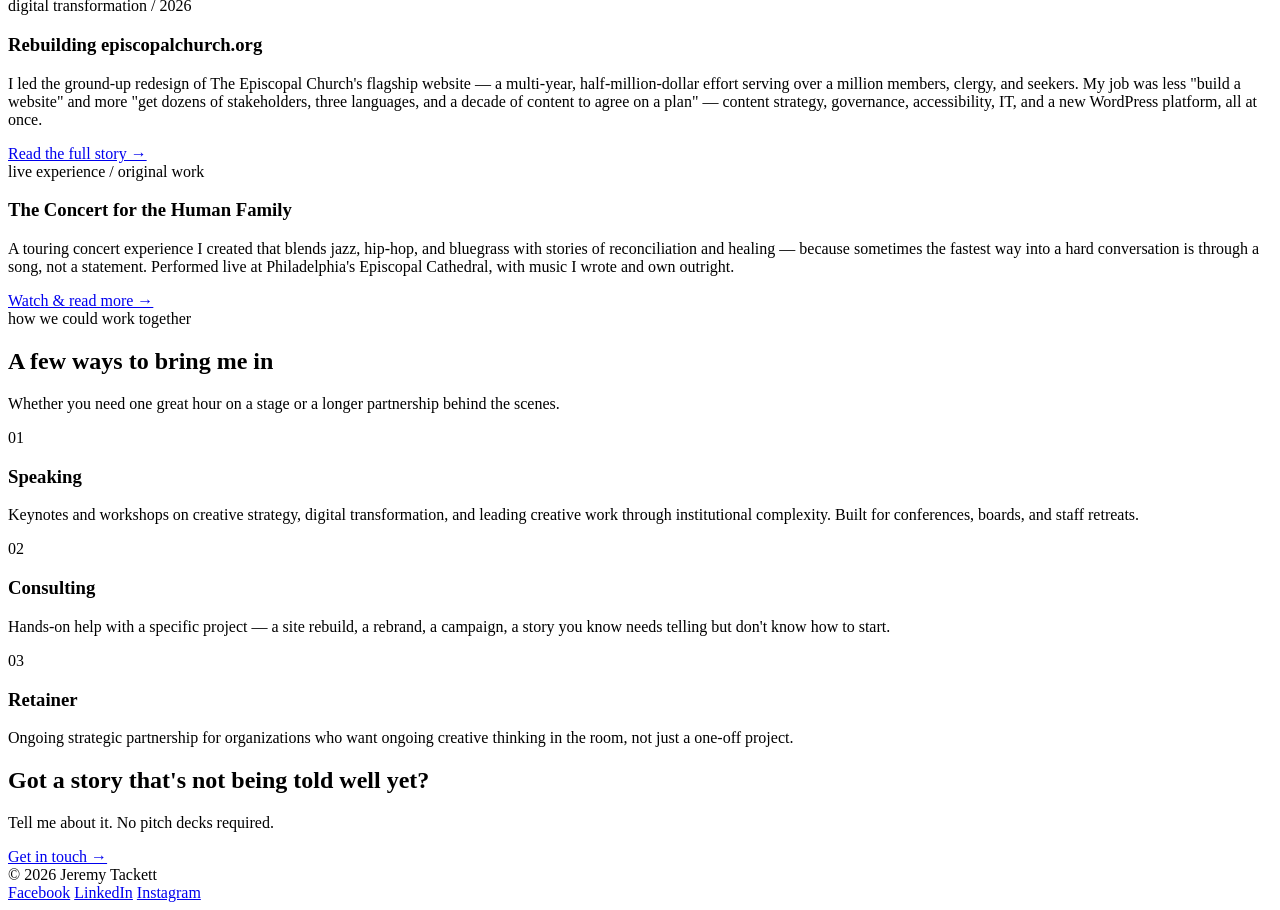
==== commit 9b36da7e: "Extract shared styles to style.css, add About nav link" ====
--- a/index.html
+++ b/index.html
@@ -8,528 +8,7 @@
 <link rel="preconnect" href="https://fonts.googleapis.com">
 <link rel="preconnect" href="https://fonts.gstatic.com" crossorigin>
 <link href="https://fonts.googleapis.com/css2?family=Big+Shoulders+Display:wght@600;800;900&family=Work+Sans:wght@400;500;600&family=Space+Mono:wght@400;700&display=swap" rel="stylesheet">
-<style>
-  :root {
-    --black: #17140F;
-    --charcoal: #221D17;
-    --charcoal-2: #2B2420;
-    --terracotta: #C1651F;
-    --rust: #8A3D1F;
-    --sand: #EDDCBB;
-    --sand-dim: #B9A582;
-    --denim: #47698A;
-    --purple: #9384B8;
-    --purple-deep: #4E4463;
-  }
-
-  * { margin: 0; padding: 0; box-sizing: border-box; }
-  html { scroll-behavior: smooth; }
-
-  body {
-    background: var(--black);
-    color: var(--sand);
-    font-family: 'Work Sans', sans-serif;
-    line-height: 1.6;
-    font-size: 17px;
-    overflow-x: hidden;
-  }
-
-  a { color: inherit; text-decoration: none; }
-  img { max-width: 100%; display: block; }
-
-  .wrap {
-    max-width: 1120px;
-    margin: 0 auto;
-    padding: 0 32px;
-  }
-
-  .display {
-    font-family: 'Big Shoulders Display', sans-serif;
-    font-weight: 800;
-    letter-spacing: -0.01em;
-    text-transform: uppercase;
-    line-height: 0.95;
-  }
-
-  .mono {
-    font-family: 'Space Mono', monospace;
-  }
-
-  /* -------- Header -------- */
-  header { padding: 28px 0 0; }
-
-  .nav-row {
-    display: flex;
-    justify-content: space-between;
-    align-items: center;
-    padding-bottom: 24px;
-    border-bottom: 1px solid rgba(237, 220, 187, 0.12);
-  }
-
-  .wordmark {
-    font-family: 'Big Shoulders Display', sans-serif;
-    font-weight: 800;
-    font-size: 24px;
-    letter-spacing: 0.01em;
-    text-transform: uppercase;
-    color: var(--sand);
-  }
-
-  .wordmark span { color: var(--terracotta); }
-
-  nav ul {
-    list-style: none;
-    display: flex;
-    gap: 32px;
-    font-family: 'Space Mono', monospace;
-    font-size: 13px;
-    text-transform: lowercase;
-  }
-
-  nav a { color: var(--sand-dim); }
-  nav a:hover, nav a:focus-visible { color: var(--terracotta); }
-  nav a:focus-visible { outline: 2px solid var(--purple); outline-offset: 4px; }
-
-  /* -------- Hero -------- */
-  .hero-section {
-    position: relative;
-    overflow: hidden;
-    min-height: 640px;
-    display: flex;
-    align-items: center;
-  }
-
-  .hero-photo {
-    position: absolute;
-    inset: 0;
-    width: 100%;
-    height: 100%;
-    object-fit: cover;
-    object-position: 74% 42%;
-    filter: grayscale(0.1) contrast(1.05) saturate(0.92);
-    z-index: 0;
-  }
-
-  .hero-scrim {
-    position: absolute;
-    inset: 0;
-    z-index: 1;
-    pointer-events: none;
-    background: linear-gradient(100deg,
-      rgba(23,20,15,0.97) 0%,
-      rgba(23,20,15,0.88) 30%,
-      rgba(23,20,15,0.5) 54%,
-      rgba(23,20,15,0.05) 74%);
-  }
-
-  .hero-bg {
-    position: absolute;
-    inset: 0;
-    z-index: 2;
-    pointer-events: none;
-  }
-
-  .strata {
-    position: absolute;
-    left: -10%;
-    width: 120%;
-    height: 90px;
-    animation: drift 60s linear infinite;
-  }
-
-  @keyframes drift {
-    from { transform: translateX(0); }
-    to { transform: translateX(-6%); }
-  }
-
-  .aperture-wrap {
-    position: absolute;
-    top: -14%;
-    left: -8%;
-    width: 560px;
-    height: 560px;
-    z-index: 2;
-  }
-
-  .aperture-wrap svg { width: 100%; height: 100%; }
-
-  .ring1 { transform-origin: 100px 100px; animation: spin 160s linear infinite; }
-  .ring2 { transform-origin: 100px 100px; animation: spin-rev 110s linear infinite; }
-
-  @keyframes spin { to { transform: rotate(360deg); } }
-  @keyframes spin-rev { to { transform: rotate(-360deg); } }
-
-  .section-marker {
-    display: inline-block;
-    width: 11px;
-    height: 11px;
-    margin-right: 9px;
-    clip-path: polygon(50% 0%, 93% 25%, 93% 75%, 50% 100%, 7% 75%, 7% 25%);
-    background: var(--terracotta);
-    vertical-align: middle;
-  }
-
-  .hero {
-    position: relative;
-    z-index: 3;
-    width: 100%;
-    padding: 100px 0;
-  }
-
-  .hero-copy { max-width: 500px; }
-
-  .eyebrow {
-    font-family: 'Space Mono', monospace;
-    font-size: 13px;
-    color: var(--terracotta);
-    letter-spacing: 0.03em;
-    display: block;
-    margin-bottom: 20px;
-  }
-
-  .eyebrow::before { content: '// '; color: var(--purple); }
-
-  h1 {
-    font-size: clamp(2.6rem, 4.4vw, 3.8rem);
-    color: var(--sand);
-  }
-
-  h1 em {
-    font-style: normal;
-    color: var(--terracotta);
-  }
-
-  .hero-sub {
-    margin-top: 26px;
-    font-size: 19px;
-    max-width: 440px;
-    color: var(--sand-dim);
-  }
-
-  .cta-row {
-    margin-top: 36px;
-    display: flex;
-    gap: 16px;
-    align-items: center;
-    flex-wrap: wrap;
-  }
-
-  .btn {
-    display: inline-flex;
-    align-items: center;
-    gap: 8px;
-    font-family: 'Space Mono', monospace;
-    font-size: 14px;
-    padding: 14px 24px;
-    border-radius: 2px;
-    transition: transform 0.15s ease, background 0.15s ease;
-  }
-
-  .btn-primary {
-    background: var(--terracotta);
-    color: var(--black);
-    border: 1px solid var(--terracotta);
-    font-weight: 700;
-  }
-
-  .btn-primary:hover, .btn-primary:focus-visible {
-    background: var(--sand);
-    border-color: var(--sand);
-    transform: translateY(-1px);
-  }
-
-  .btn-secondary {
-    color: var(--sand);
-    border-bottom: 1px solid var(--purple);
-    padding: 14px 4px;
-  }
-
-  .btn-secondary:hover, .btn-secondary:focus-visible {
-    color: var(--purple);
-  }
-
-  .btn:focus-visible { outline: 2px solid var(--purple); outline-offset: 3px; }
-
-  /* Frame around the subject in the photo */
-  .subject-frame {
-    position: absolute;
-    z-index: 3;
-    right: 8%;
-    top: 14%;
-    width: 32%;
-    height: 64%;
-    pointer-events: none;
-  }
-
-  .bracket {
-    position: absolute;
-    width: 28px;
-    height: 28px;
-    border-color: var(--terracotta);
-  }
-
-  .bracket.tl { top: -10px; left: -10px; border-top: 3px solid; border-left: 3px solid; }
-  .bracket.tr { top: -10px; right: -10px; border-top: 3px solid; border-right: 3px solid; }
-  .bracket.bl { bottom: -10px; left: -10px; border-bottom: 3px solid; border-left: 3px solid; }
-  .bracket.br { bottom: -10px; right: -10px; border-bottom: 3px solid; border-right: 3px solid; }
-
-  .exif {
-    position: absolute;
-    z-index: 3;
-    right: 8%;
-    bottom: 7%;
-    font-family: 'Space Mono', monospace;
-    font-size: 12px;
-    color: var(--sand);
-    display: flex;
-    gap: 18px;
-    text-shadow: 0 1px 6px rgba(0,0,0,0.6);
-  }
-
-  .exif span:first-child { color: var(--purple); }
-
-  /* -------- Bridges strip -------- */
-  .bridges {
-    background: var(--charcoal);
-    padding: 40px 0;
-    border-top: 1px solid rgba(237, 220, 187, 0.1);
-    border-bottom: 1px solid rgba(237, 220, 187, 0.1);
-  }
-
-  .bridges .wrap {
-    display: flex;
-    flex-wrap: wrap;
-    gap: 12px;
-    align-items: center;
-  }
-
-  .bridges-label {
-    font-family: 'Space Mono', monospace;
-    font-size: 13px;
-    color: var(--terracotta);
-    margin-right: 12px;
-    white-space: nowrap;
-  }
-
-  .tag {
-    font-family: 'Space Mono', monospace;
-    font-size: 13px;
-    color: var(--sand);
-    border: 1px solid var(--purple-deep);
-    padding: 6px 14px;
-    border-radius: 100px;
-    white-space: nowrap;
-  }
-
-  /* -------- Section shared -------- */
-  section { padding: 96px 0; }
-
-  .section-head { max-width: 640px; margin-bottom: 48px; }
-
-  .section-eyebrow {
-    font-family: 'Space Mono', monospace;
-    font-size: 13px;
-    color: var(--purple);
-    margin-bottom: 12px;
-    display: block;
-  }
-
-  h2 {
-    font-size: clamp(2rem, 3.4vw, 2.8rem);
-    color: var(--sand);
-  }
-
-  .section-head p {
-    margin-top: 16px;
-    color: var(--sand-dim);
-    font-size: 18px;
-    font-family: 'Work Sans', sans-serif;
-    text-transform: none;
-  }
-
-  /* -------- Case studies -------- */
-  .cases {
-    display: grid;
-    grid-template-columns: repeat(2, 1fr);
-    gap: 24px;
-  }
-
-  .case-card {
-    background: var(--charcoal);
-    border: 1px solid rgba(237, 220, 187, 0.12);
-    border-top: 3px solid var(--terracotta);
-    padding: 32px;
-  }
-
-  .case-tag {
-    font-family: 'Space Mono', monospace;
-    font-size: 12px;
-    color: var(--purple);
-    margin-bottom: 16px;
-    display: block;
-  }
-
-  .case-card h3 {
-    font-size: 1.7rem;
-    color: var(--sand);
-    margin-bottom: 14px;
-  }
-
-  .case-card p {
-    color: var(--sand-dim);
-    font-size: 16px;
-  }
-
-  .case-link {
-    display: inline-block;
-    margin-top: 20px;
-    font-family: 'Space Mono', monospace;
-    font-size: 13px;
-    color: var(--terracotta);
-    border-bottom: 1px solid var(--terracotta);
-  }
-
-  .case-link:hover, .case-link:focus-visible { color: var(--purple); border-color: var(--purple); }
-
-  /* -------- Work section: flipped to light -------- */
-  #work {
-    background: var(--sand);
-  }
-
-  #work .section-eyebrow { color: var(--purple-deep); }
-
-  #work h2 { color: var(--black); }
-
-  #work .section-head p { color: #4A3D2C; }
-
-  #work .case-card {
-    background: #FBF3E3;
-    border: 1px solid rgba(23, 20, 15, 0.1);
-    border-top: 3px solid var(--terracotta);
-  }
-
-  #work .case-tag { color: var(--purple-deep); }
-
-  #work .case-card h3 { color: var(--black); }
-
-  #work .case-card p { color: #4A3D2C; }
-
-  #work .case-link { color: var(--rust); border-bottom-color: var(--rust); }
-
-  #work .case-link:hover, #work .case-link:focus-visible {
-    color: var(--purple-deep);
-    border-color: var(--purple-deep);
-  }
-
-  /* -------- Services -------- */
-  .services-band { background: var(--black); }
-
-  .services {
-    display: grid;
-    grid-template-columns: repeat(3, 1fr);
-    gap: 40px;
-  }
-
-  .service-item {
-    border-top: 3px solid var(--purple-deep);
-    padding-top: 20px;
-  }
-
-  .service-num {
-    font-family: 'Space Mono', monospace;
-    font-size: 13px;
-    color: var(--terracotta);
-    display: block;
-    margin-bottom: 16px;
-  }
-
-  .service-item h3 {
-    font-size: 1.6rem;
-    color: var(--sand);
-    margin-bottom: 10px;
-  }
-
-  .service-item p {
-    font-size: 15px;
-    color: var(--sand-dim);
-    font-family: 'Work Sans', sans-serif;
-  }
-
-  /* -------- Closing CTA -------- */
-  .closing {
-    background: var(--rust);
-    padding: 100px 0;
-    text-align: center;
-  }
-
-  .closing h2 { color: var(--black); max-width: 640px; margin: 0 auto; }
-
-  .closing p {
-    color: rgba(23, 20, 15, 0.75);
-    margin-top: 18px;
-    font-size: 18px;
-    font-family: 'Work Sans', sans-serif;
-  }
-
-  .closing .btn-primary {
-    margin-top: 32px;
-    background: var(--black);
-    border-color: var(--black);
-    color: var(--sand);
-  }
-
-  .closing .btn-primary:hover, .closing .btn-primary:focus-visible {
-    background: var(--purple-deep);
-    border-color: var(--purple-deep);
-  }
-
-  /* -------- Footer -------- */
-  footer { padding: 48px 0; border-top: 1px solid rgba(237, 220, 187, 0.1); }
-
-  .footer-row {
-    display: flex;
-    justify-content: space-between;
-    align-items: center;
-    flex-wrap: wrap;
-    gap: 16px;
-  }
-
-  footer, footer a {
-    font-family: 'Space Mono', monospace;
-    font-size: 13px;
-    color: var(--sand-dim);
-  }
-
-  footer a:hover, footer a:focus-visible { color: var(--terracotta); }
-
-  .footer-links { display: flex; gap: 24px; flex-wrap: wrap; }
-
-  /* -------- Responsive -------- */
-  @media (max-width: 860px) {
-    .hero-section { min-height: 560px; }
-    .hero-photo { object-position: 66% 38%; }
-    .hero-scrim {
-      background: linear-gradient(180deg,
-        rgba(23,20,15,0.35) 0%,
-        rgba(23,20,15,0.9) 58%,
-        rgba(23,20,15,0.98) 100%);
-    }
-    .hero { padding: 60px 0 48px; display: flex; align-items: flex-end; min-height: 560px; }
-    .hero-copy { max-width: 100%; }
-    .subject-frame, .exif { display: none; }
-    .aperture-wrap { width: 380px; height: 380px; top: -10%; left: -14%; }
-    .cases { grid-template-columns: 1fr; }
-    .services { grid-template-columns: 1fr; gap: 32px; }
-    nav ul { display: none; }
-  }
-
-  @media (prefers-reduced-motion: reduce) {
-    html { scroll-behavior: auto; }
-    * { transition: none !important; }
-    .strata { animation: none !important; }
-    .ring1, .ring2 { animation: none !important; }
-  }
-</style>
+<link rel="stylesheet" href="style.css">
 </head>
 <body>
 
@@ -538,7 +17,7 @@
     <a href="#top" class="wordmark">Jeremy<span>.</span>Tackett</a>
     <nav aria-label="Primary">
       <ul>
-        <li><a href="#about">About</a></li>
+        <li><a href="about.html">About</a></li>
         <li><a href="#work">Work</a></li>
         <li><a href="#services">Services</a></li>
         <li><a href="#contact">Get in touch</a></li>
@@ -609,7 +88,7 @@
   </div>
 
   <!-- CASE STUDIES -->
-  <section id="work">
+  <section id="work" class="section-light">
     <div class="wrap">
       <div class="section-head">
         <span class="section-eyebrow"><span class="section-marker" aria-hidden="true"></span>selected work</span>
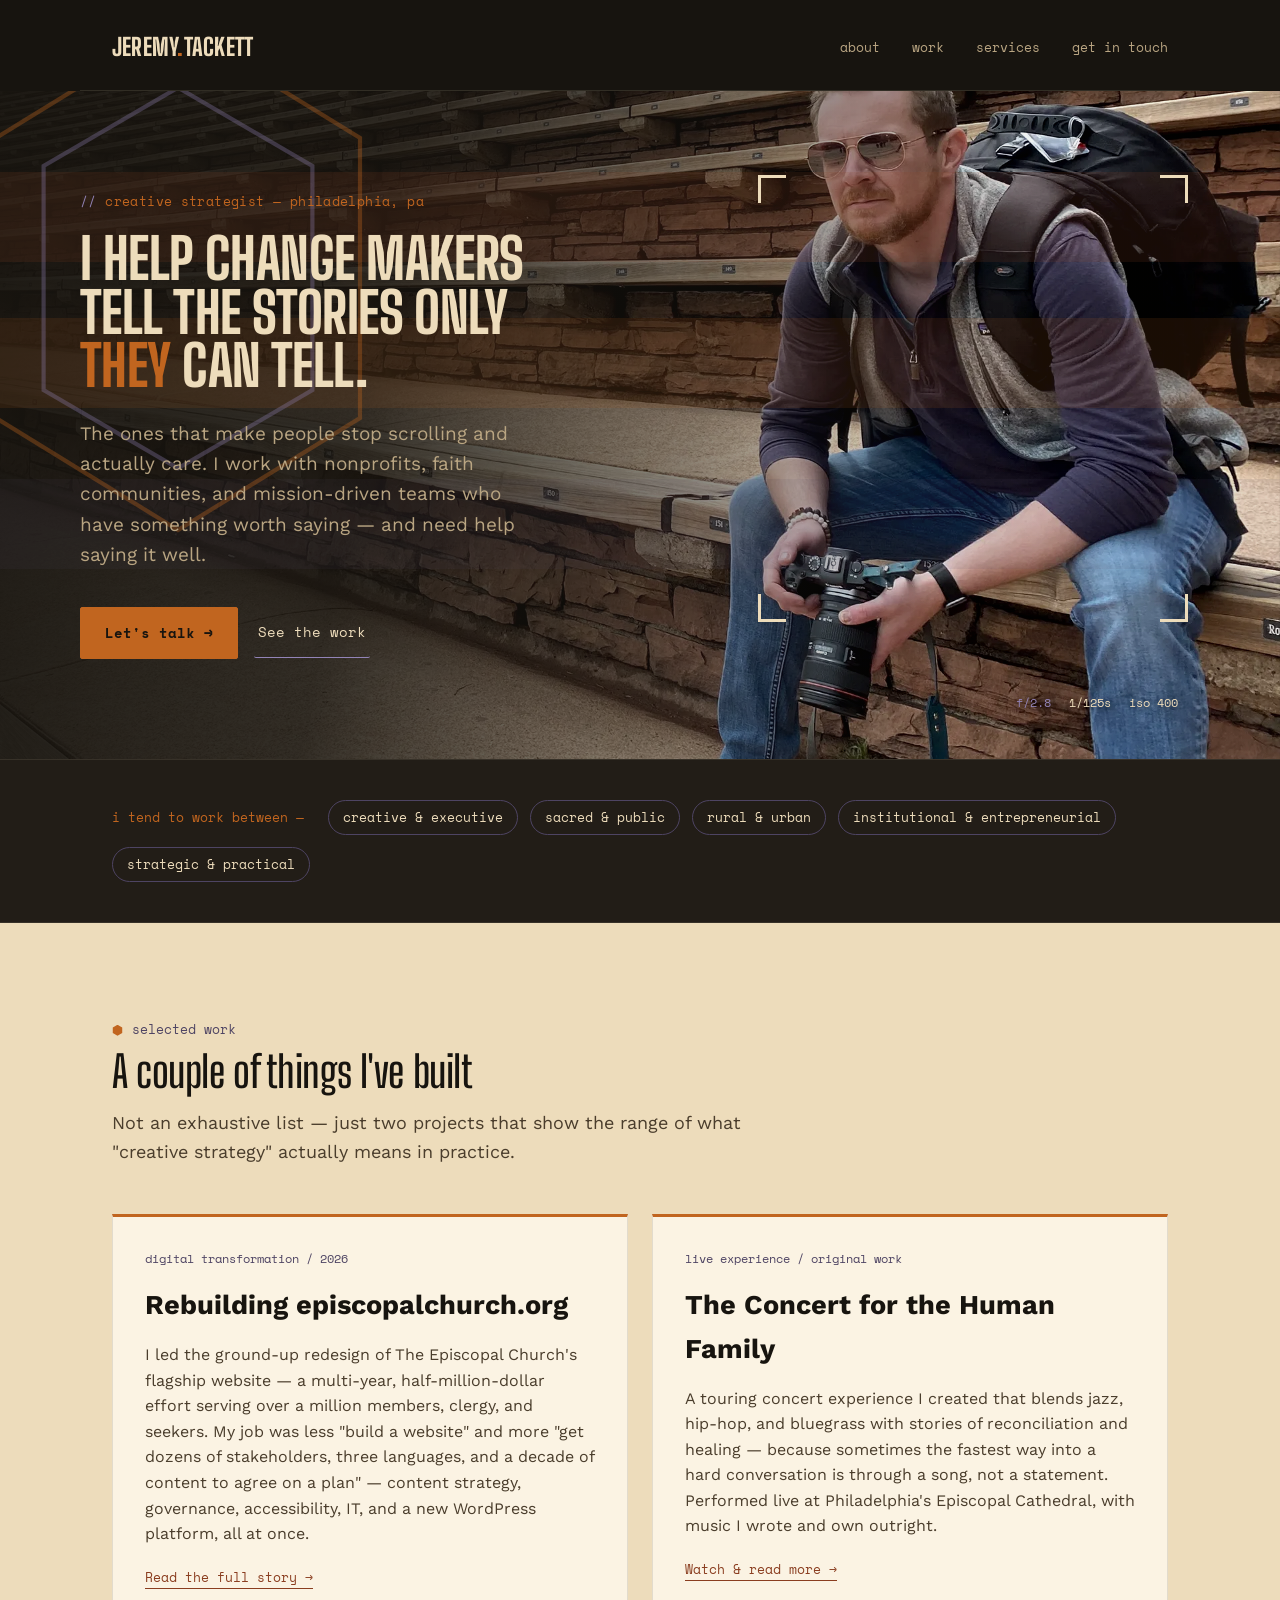
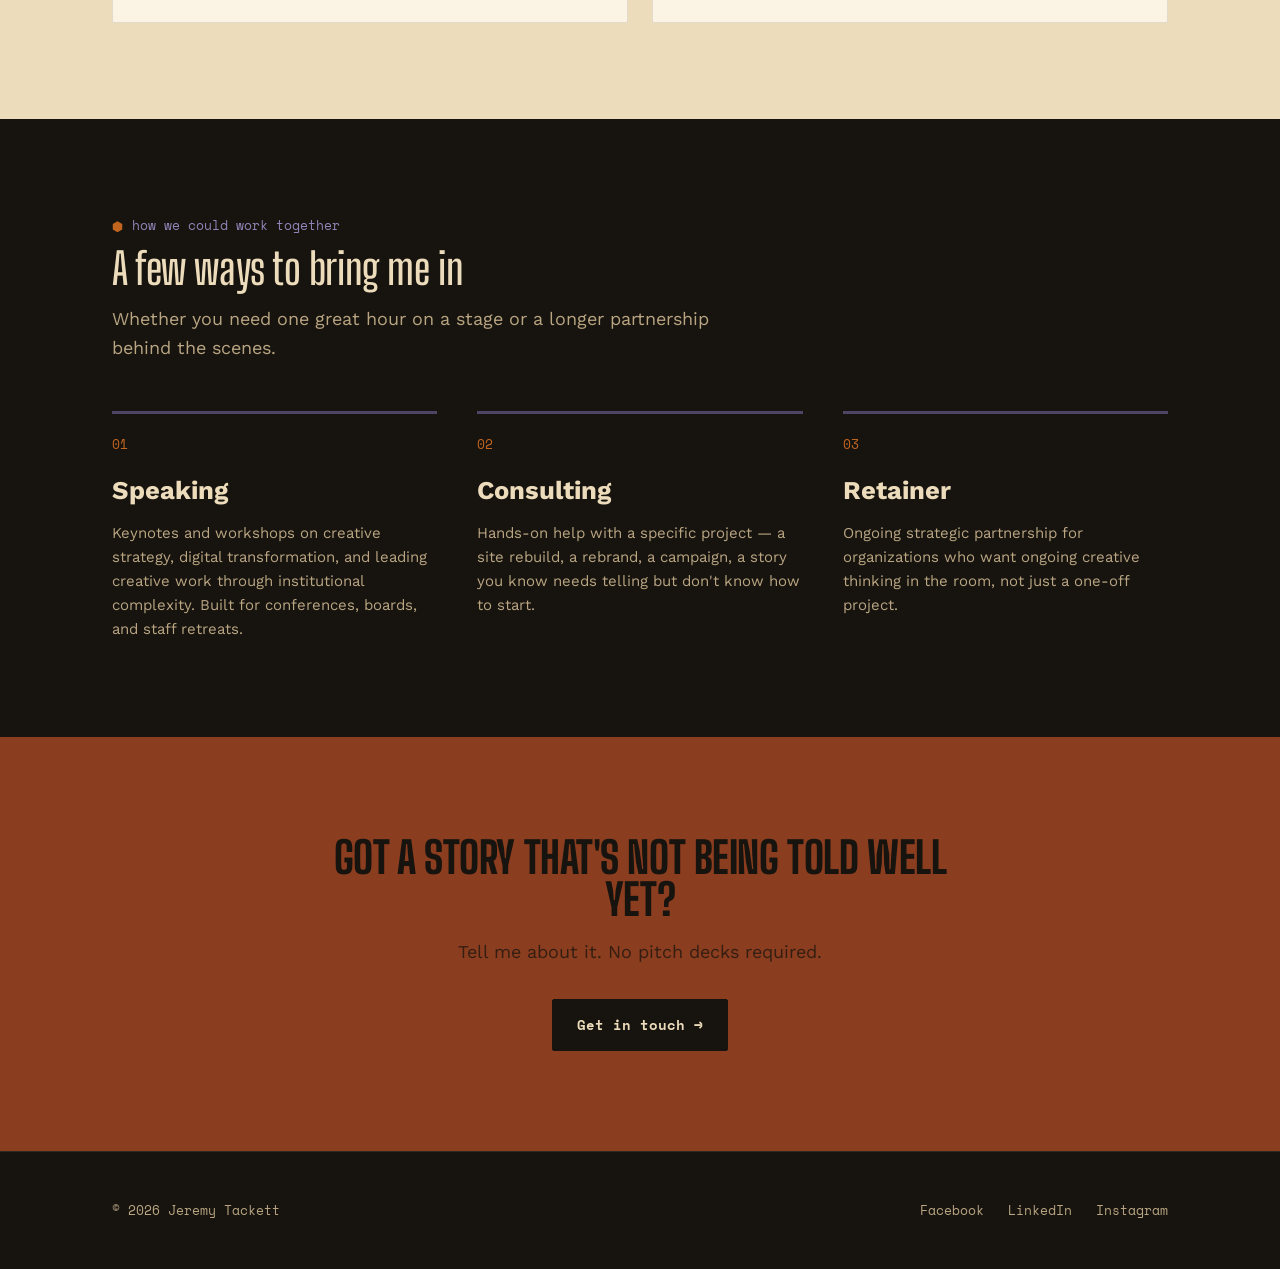
==== commit e37d0b41: "Point episcopalchurch case card link to new case study page" ====
--- a/index.html
+++ b/index.html
@@ -101,7 +101,7 @@
           <span class="case-tag">digital transformation / 2026</span>
           <h3>Rebuilding episcopalchurch.org</h3>
           <p>I led the ground-up redesign of The Episcopal Church's flagship website — a multi-year, half-million-dollar effort serving over a million members, clergy, and seekers. My job was less "build a website" and more "get dozens of stakeholders, three languages, and a decade of content to agree on a plan" — content strategy, governance, accessibility, IT, and a new WordPress platform, all at once.</p>
-          <a href="#" class="case-link">Read the full story →</a>
+          <a href="case-episcopalchurch.html" class="case-link">Read the full story →</a>
         </div>
 
         <div class="case-card">
--- a/style.css
+++ b/style.css
@@ -0,0 +1,601 @@
+:root {
+    --black: #17140F;
+    --charcoal: #221D17;
+    --charcoal-2: #2B2420;
+    --terracotta: #C1651F;
+    --rust: #8A3D1F;
+    --sand: #EDDCBB;
+    --sand-dim: #B9A582;
+    --denim: #47698A;
+    --purple: #9384B8;
+    --purple-deep: #4E4463;
+  }
+
+  * { margin: 0; padding: 0; box-sizing: border-box; }
+  html { scroll-behavior: smooth; }
+
+  body {
+    background: var(--black);
+    color: var(--sand);
+    font-family: 'Work Sans', sans-serif;
+    line-height: 1.6;
+    font-size: 17px;
+    overflow-x: hidden;
+  }
+
+  a { color: inherit; text-decoration: none; }
+  img { max-width: 100%; display: block; }
+
+  .wrap {
+    max-width: 1120px;
+    margin: 0 auto;
+    padding: 0 32px;
+  }
+
+  .display {
+    font-family: 'Big Shoulders Display', sans-serif;
+    font-weight: 800;
+    letter-spacing: -0.01em;
+    text-transform: uppercase;
+    line-height: 0.95;
+  }
+
+  .mono {
+    font-family: 'Space Mono', monospace;
+  }
+
+  /* -------- Header -------- */
+  header { background: var(--black); padding: 28px 0 0; }
+
+  .nav-row {
+    display: flex;
+    justify-content: space-between;
+    align-items: center;
+    padding-bottom: 24px;
+    border-bottom: 1px solid rgba(237, 220, 187, 0.12);
+  }
+
+  .wordmark {
+    font-family: 'Big Shoulders Display', sans-serif;
+    font-weight: 800;
+    font-size: 24px;
+    letter-spacing: 0.01em;
+    text-transform: uppercase;
+    color: var(--sand);
+  }
+
+  .wordmark span { color: var(--terracotta); }
+
+  nav ul {
+    list-style: none;
+    display: flex;
+    gap: 32px;
+    font-family: 'Space Mono', monospace;
+    font-size: 13px;
+    text-transform: lowercase;
+  }
+
+  nav a { color: var(--sand-dim); }
+  nav a:hover, nav a:focus-visible { color: var(--terracotta); }
+  nav a:focus-visible { outline: 2px solid var(--purple); outline-offset: 4px; }
+
+  /* -------- Hero -------- */
+  .hero-section {
+    position: relative;
+    overflow: hidden;
+    min-height: 640px;
+    display: flex;
+    align-items: center;
+  }
+
+  .hero-photo {
+    position: absolute;
+    inset: 0;
+    width: 100%;
+    height: 100%;
+    object-fit: cover;
+    object-position: 74% 42%;
+    filter: grayscale(0.1) contrast(1.05) saturate(0.92);
+    z-index: 0;
+  }
+
+  .hero-scrim {
+    position: absolute;
+    inset: 0;
+    z-index: 1;
+    pointer-events: none;
+    background: linear-gradient(100deg,
+      rgba(23,20,15,0.97) 0%,
+      rgba(23,20,15,0.88) 30%,
+      rgba(23,20,15,0.5) 54%,
+      rgba(23,20,15,0.05) 74%);
+  }
+
+  .hero-bg {
+    position: absolute;
+    inset: 0;
+    z-index: 2;
+    pointer-events: none;
+  }
+
+  .strata {
+    position: absolute;
+    left: -10%;
+    width: 120%;
+    height: 90px;
+    animation: drift 60s linear infinite;
+  }
+
+  @keyframes drift {
+    from { transform: translateX(0); }
+    to { transform: translateX(-6%); }
+  }
+
+  .aperture-wrap {
+    position: absolute;
+    top: -14%;
+    left: -8%;
+    width: 560px;
+    height: 560px;
+    z-index: 2;
+  }
+
+  .aperture-wrap svg { width: 100%; height: 100%; }
+
+  .ring1 { transform-origin: 100px 100px; animation: spin 160s linear infinite; }
+  .ring2 { transform-origin: 100px 100px; animation: spin-rev 110s linear infinite; }
+
+  @keyframes spin { to { transform: rotate(360deg); } }
+  @keyframes spin-rev { to { transform: rotate(-360deg); } }
+
+  .section-marker {
+    display: inline-block;
+    width: 11px;
+    height: 11px;
+    margin-right: 9px;
+    clip-path: polygon(50% 0%, 93% 25%, 93% 75%, 50% 100%, 7% 75%, 7% 25%);
+    background: var(--terracotta);
+    vertical-align: middle;
+  }
+
+  .hero {
+    position: relative;
+    z-index: 3;
+    width: 100%;
+    padding: 100px 0;
+  }
+
+  .hero-copy { max-width: 500px; }
+
+  .eyebrow {
+    font-family: 'Space Mono', monospace;
+    font-size: 13px;
+    color: var(--terracotta);
+    letter-spacing: 0.03em;
+    display: block;
+    margin-bottom: 20px;
+  }
+
+  .eyebrow::before { content: '// '; color: var(--purple); }
+
+  h1 {
+    font-size: clamp(2.6rem, 4.4vw, 3.8rem);
+    color: var(--sand);
+  }
+
+  h1 em {
+    font-style: normal;
+    color: var(--terracotta);
+  }
+
+  .hero-sub {
+    margin-top: 26px;
+    font-size: 19px;
+    max-width: 440px;
+    color: var(--sand-dim);
+  }
+
+  .cta-row {
+    margin-top: 36px;
+    display: flex;
+    gap: 16px;
+    align-items: center;
+    flex-wrap: wrap;
+  }
+
+  .btn {
+    display: inline-flex;
+    align-items: center;
+    gap: 8px;
+    font-family: 'Space Mono', monospace;
+    font-size: 14px;
+    padding: 14px 24px;
+    border-radius: 2px;
+    transition: transform 0.15s ease, background 0.15s ease;
+  }
+
+  .btn-primary {
+    background: var(--terracotta);
+    color: var(--black);
+    border: 1px solid var(--terracotta);
+    font-weight: 700;
+  }
+
+  .btn-primary:hover, .btn-primary:focus-visible {
+    background: var(--sand);
+    border-color: var(--sand);
+    transform: translateY(-1px);
+  }
+
+  .btn-secondary {
+    color: var(--sand);
+    border-bottom: 1px solid var(--purple);
+    padding: 14px 4px;
+  }
+
+  .btn-secondary:hover, .btn-secondary:focus-visible {
+    color: var(--purple);
+  }
+
+  .btn:focus-visible { outline: 2px solid var(--purple); outline-offset: 3px; }
+
+  /* Frame around the subject in the photo */
+  .subject-frame {
+    position: absolute;
+    z-index: 3;
+    right: 8%;
+    top: 14%;
+    width: 32%;
+    height: 64%;
+    pointer-events: none;
+  }
+
+  .bracket {
+    position: absolute;
+    width: 28px;
+    height: 28px;
+    border-color: var(--terracotta);
+  }
+
+  .bracket.tl { top: -10px; left: -10px; border-top: 3px solid; border-left: 3px solid; }
+  .bracket.tr { top: -10px; right: -10px; border-top: 3px solid; border-right: 3px solid; }
+  .bracket.bl { bottom: -10px; left: -10px; border-bottom: 3px solid; border-left: 3px solid; }
+  .bracket.br { bottom: -10px; right: -10px; border-bottom: 3px solid; border-right: 3px solid; }
+
+  .exif {
+    position: absolute;
+    z-index: 3;
+    right: 8%;
+    bottom: 7%;
+    font-family: 'Space Mono', monospace;
+    font-size: 12px;
+    color: var(--sand);
+    display: flex;
+    gap: 18px;
+    text-shadow: 0 1px 6px rgba(0,0,0,0.6);
+  }
+
+  .exif span:first-child { color: var(--purple); }
+
+  /* -------- Bridges strip -------- */
+  .bridges {
+    background: var(--charcoal);
+    padding: 40px 0;
+    border-top: 1px solid rgba(237, 220, 187, 0.1);
+    border-bottom: 1px solid rgba(237, 220, 187, 0.1);
+  }
+
+  .bridges .wrap {
+    display: flex;
+    flex-wrap: wrap;
+    gap: 12px;
+    align-items: center;
+  }
+
+  .bridges-label {
+    font-family: 'Space Mono', monospace;
+    font-size: 13px;
+    color: var(--terracotta);
+    margin-right: 12px;
+    white-space: nowrap;
+  }
+
+  .tag {
+    font-family: 'Space Mono', monospace;
+    font-size: 13px;
+    color: var(--sand);
+    border: 1px solid var(--purple-deep);
+    padding: 6px 14px;
+    border-radius: 100px;
+    white-space: nowrap;
+  }
+
+  /* -------- Section shared -------- */
+  section { padding: 96px 0; }
+
+  .section-head { max-width: 640px; margin-bottom: 48px; }
+
+  .section-eyebrow {
+    font-family: 'Space Mono', monospace;
+    font-size: 13px;
+    color: var(--purple);
+    margin-bottom: 12px;
+    display: block;
+  }
+
+  h2 {
+    font-size: clamp(2rem, 3.4vw, 2.8rem);
+    color: var(--sand);
+  }
+
+  .section-head p {
+    margin-top: 16px;
+    color: var(--sand-dim);
+    font-size: 18px;
+    font-family: 'Work Sans', sans-serif;
+    text-transform: none;
+  }
+
+  /* -------- Case studies -------- */
+  .cases {
+    display: grid;
+    grid-template-columns: repeat(2, 1fr);
+    gap: 24px;
+  }
+
+  .case-card {
+    background: var(--charcoal);
+    border: 1px solid rgba(237, 220, 187, 0.12);
+    border-top: 3px solid var(--terracotta);
+    padding: 32px;
+  }
+
+  .case-tag {
+    font-family: 'Space Mono', monospace;
+    font-size: 12px;
+    color: var(--purple);
+    margin-bottom: 16px;
+    display: block;
+  }
+
+  .case-card h3 {
+    font-size: 1.7rem;
+    color: var(--sand);
+    margin-bottom: 14px;
+  }
+
+  .case-card p {
+    color: var(--sand-dim);
+    font-size: 16px;
+  }
+
+  .case-link {
+    display: inline-block;
+    margin-top: 20px;
+    font-family: 'Space Mono', monospace;
+    font-size: 13px;
+    color: var(--terracotta);
+    border-bottom: 1px solid var(--terracotta);
+  }
+
+  .case-link:hover, .case-link:focus-visible { color: var(--purple); border-color: var(--purple); }
+
+  /* -------- Reusable light section (used by Work, and by About) -------- */
+  .section-light {
+    background: var(--sand);
+  }
+
+  .section-light .section-eyebrow { color: var(--purple-deep); }
+
+  .section-light h2 { color: var(--black); }
+
+  .section-light .section-head p { color: #4A3D2C; }
+
+  .section-light .case-card {
+    background: #FBF3E3;
+    border: 1px solid rgba(23, 20, 15, 0.1);
+    border-top: 3px solid var(--terracotta);
+  }
+
+  .section-light .case-tag { color: var(--purple-deep); }
+
+  .section-light .case-card h3 { color: var(--black); }
+
+  .section-light .case-card p { color: #4A3D2C; }
+
+  .section-light .case-link { color: var(--rust); border-bottom-color: var(--rust); }
+
+  .section-light .case-link:hover, .section-light .case-link:focus-visible {
+    color: var(--purple-deep);
+    border-color: var(--purple-deep);
+  }
+
+  .tag-light {
+    font-family: 'Space Mono', monospace;
+    font-size: 13px;
+    color: var(--black);
+    border: 1px solid rgba(23, 20, 15, 0.25);
+    padding: 6px 14px;
+    border-radius: 100px;
+    white-space: nowrap;
+  }
+
+  /* -------- About page -------- */
+  .about-hero { background: var(--charcoal); padding: 100px 0; }
+
+  .about-hero .wrap {
+    display: grid;
+    grid-template-columns: 0.85fr 1.15fr;
+    gap: 56px;
+    align-items: center;
+  }
+
+  .about-photo {
+    position: relative;
+    max-width: 360px;
+    margin: 0 auto;
+  }
+
+  .about-photo img {
+    width: 100%;
+    filter: grayscale(0.1) contrast(1.05) saturate(0.92);
+  }
+
+  .about-body { padding: 96px 0; }
+
+  .about-body p { margin-bottom: 20px; max-width: 680px; font-size: 17px; color: #4A3D2C; }
+
+  .about-body p:last-child { margin-bottom: 0; }
+
+  .fast-facts {
+    display: flex;
+    flex-wrap: wrap;
+    gap: 10px;
+    margin-top: 28px;
+  }
+
+  .section-light .service-item h3 { color: var(--black); }
+  .section-light .service-item p { color: #4A3D2C; }
+
+  /* -------- Case study pages -------- */
+  .case-hero { background: var(--charcoal); padding: 100px 0 80px; }
+
+  .case-hero .wrap { max-width: 760px; }
+
+  .case-hero .eyebrow { margin-bottom: 24px; }
+
+  .case-narrative { max-width: 760px; }
+
+  .case-narrative p {
+    font-size: 18px;
+    color: var(--sand-dim);
+    margin-bottom: 22px;
+  }
+
+  .case-narrative p:last-child { margin-bottom: 0; }
+
+  .case-close {
+    max-width: 760px;
+  }
+
+  .case-close p {
+    font-size: 18px;
+    color: #4A3D2C;
+    margin-bottom: 20px;
+  }
+
+  .case-close p:last-child { margin-bottom: 0; font-weight: 500; color: var(--black); }
+
+  @media (max-width: 860px) {
+    .about-hero .wrap { grid-template-columns: 1fr; gap: 40px; }
+    .about-photo { order: -1; max-width: 240px; }
+  }
+
+  /* -------- Services -------- */
+  .services-band { background: var(--black); }
+
+  .services {
+    display: grid;
+    grid-template-columns: repeat(3, 1fr);
+    gap: 40px;
+  }
+
+  .service-item {
+    border-top: 3px solid var(--purple-deep);
+    padding-top: 20px;
+  }
+
+  .service-num {
+    font-family: 'Space Mono', monospace;
+    font-size: 13px;
+    color: var(--terracotta);
+    display: block;
+    margin-bottom: 16px;
+  }
+
+  .service-item h3 {
+    font-size: 1.6rem;
+    color: var(--sand);
+    margin-bottom: 10px;
+  }
+
+  .service-item p {
+    font-size: 15px;
+    color: var(--sand-dim);
+    font-family: 'Work Sans', sans-serif;
+  }
+
+  /* -------- Closing CTA -------- */
+  .closing {
+    background: var(--rust);
+    padding: 100px 0;
+    text-align: center;
+  }
+
+  .closing h2 { color: var(--black); max-width: 640px; margin: 0 auto; }
+
+  .closing p {
+    color: rgba(23, 20, 15, 0.75);
+    margin-top: 18px;
+    font-size: 18px;
+    font-family: 'Work Sans', sans-serif;
+  }
+
+  .closing .btn-primary {
+    margin-top: 32px;
+    background: var(--black);
+    border-color: var(--black);
+    color: var(--sand);
+  }
+
+  .closing .btn-primary:hover, .closing .btn-primary:focus-visible {
+    background: var(--purple-deep);
+    border-color: var(--purple-deep);
+  }
+
+  /* -------- Footer -------- */
+  footer { background: var(--black); padding: 48px 0; border-top: 1px solid rgba(237, 220, 187, 0.1); }
+
+  .footer-row {
+    display: flex;
+    justify-content: space-between;
+    align-items: center;
+    flex-wrap: wrap;
+    gap: 16px;
+  }
+
+  footer, footer a {
+    font-family: 'Space Mono', monospace;
+    font-size: 13px;
+    color: var(--sand-dim);
+  }
+
+  footer a:hover, footer a:focus-visible { color: var(--terracotta); }
+
+  .footer-links { display: flex; gap: 24px; flex-wrap: wrap; }
+
+  /* -------- Responsive -------- */
+  @media (max-width: 860px) {
+    .hero-section { min-height: 560px; }
+    .hero-photo { object-position: 66% 38%; }
+    .hero-scrim {
+      background: linear-gradient(180deg,
+        rgba(23,20,15,0.35) 0%,
+        rgba(23,20,15,0.9) 58%,
+        rgba(23,20,15,0.98) 100%);
+    }
+    .hero { padding: 60px 0 48px; display: flex; align-items: flex-end; min-height: 560px; }
+    .hero-copy { max-width: 100%; }
+    .subject-frame, .exif { display: none; }
+    .aperture-wrap { width: 380px; height: 380px; top: -10%; left: -14%; }
+    .cases { grid-template-columns: 1fr; }
+    .services { grid-template-columns: 1fr; gap: 32px; }
+    nav ul { display: none; }
+  }
+
+  @media (prefers-reduced-motion: reduce) {
+    html { scroll-behavior: auto; }
+    * { transition: none !important; }
+    .strata { animation: none !important; }
+    .ring1, .ring2 { animation: none !important; }
+  }
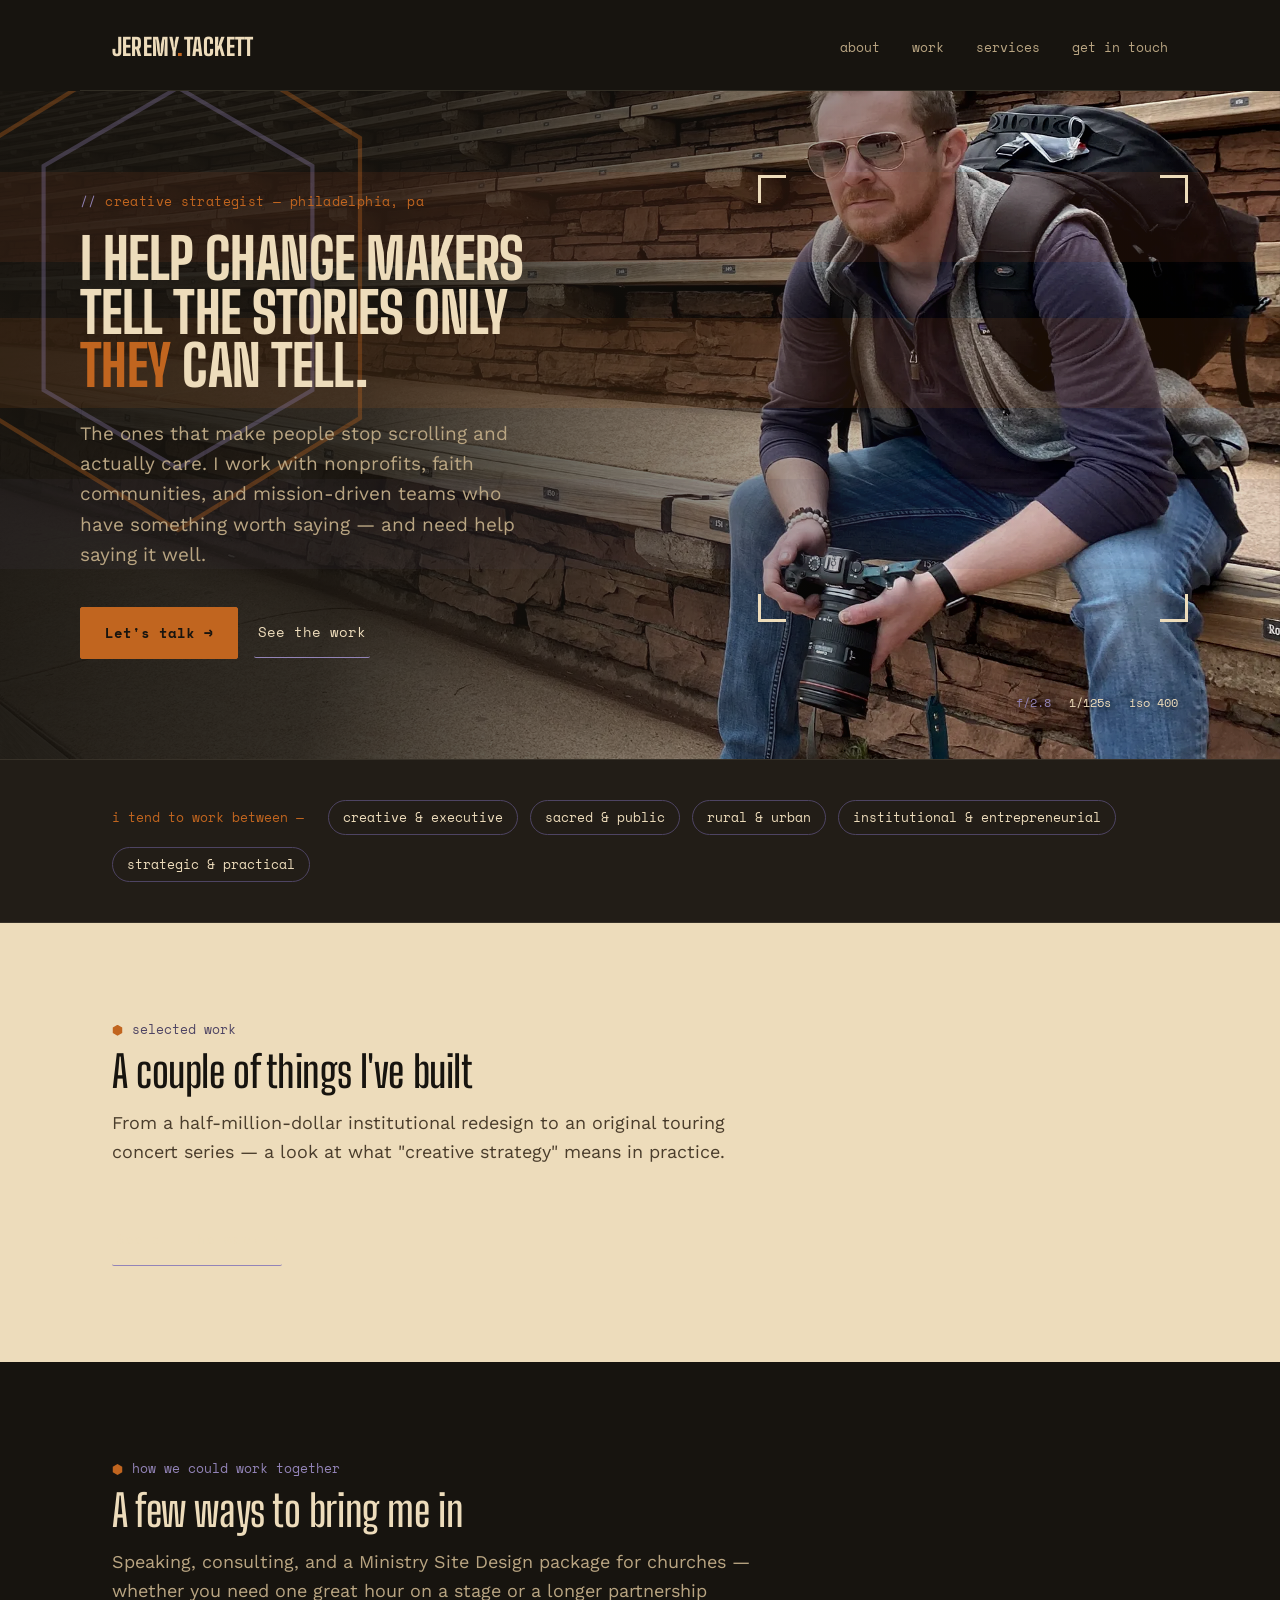
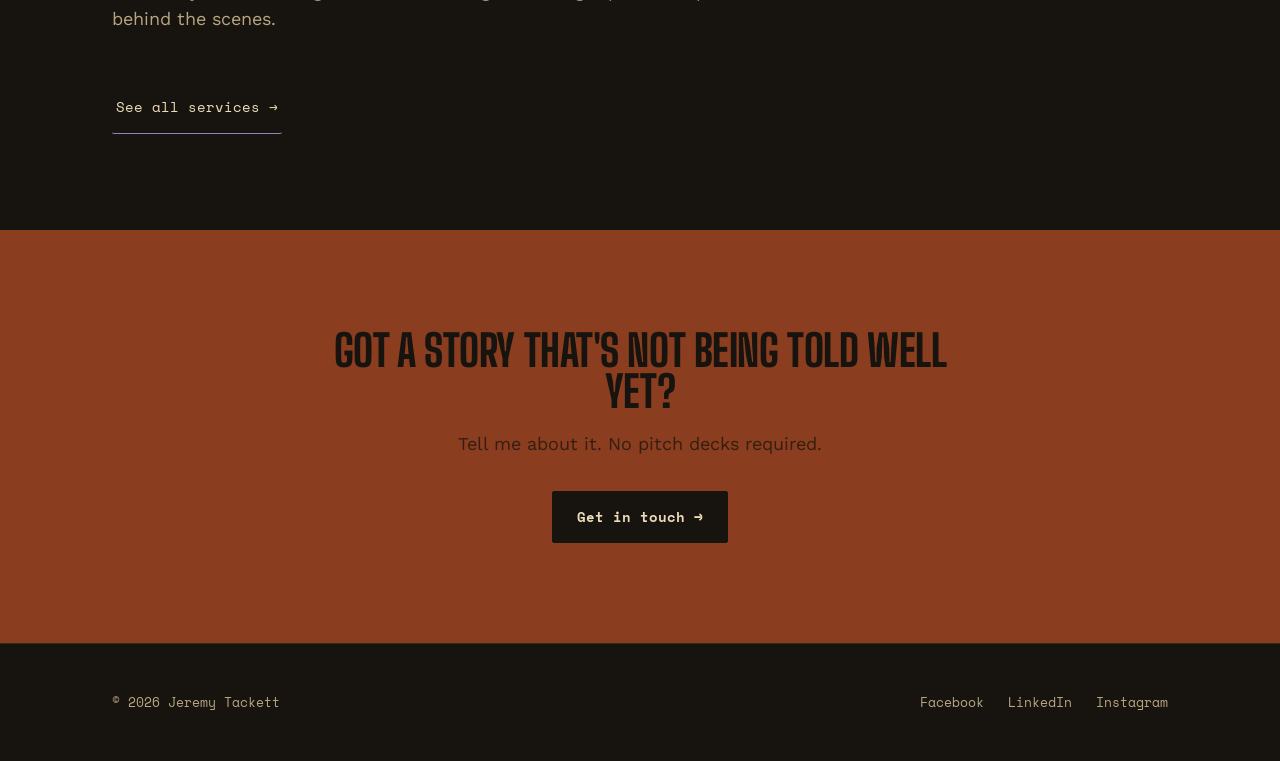
==== commit da884303: "Trim homepage Work and Services teasers to link out to dedicated pages" ====
--- a/index.html
+++ b/index.html
@@ -18,8 +18,8 @@
     <nav aria-label="Primary">
       <ul>
         <li><a href="about.html">About</a></li>
-        <li><a href="#work">Work</a></li>
-        <li><a href="#services">Services</a></li>
+        <li><a href="work.html">Work</a></li>
+        <li><a href="services.html">Services</a></li>
         <li><a href="#contact">Get in touch</a></li>
       </ul>
     </nav>
@@ -57,7 +57,7 @@
         <p class="hero-sub">The ones that make people stop scrolling and actually care. I work with nonprofits, faith communities, and mission-driven teams who have something worth saying — and need help saying it well.</p>
         <div class="cta-row">
           <a href="#contact" class="btn btn-primary">Let's talk →</a>
-          <a href="#work" class="btn btn-secondary">See the work</a>
+          <a href="work.html" class="btn btn-secondary">See the work</a>
         </div>
       </div>
     </div>
@@ -93,24 +93,9 @@
       <div class="section-head">
         <span class="section-eyebrow"><span class="section-marker" aria-hidden="true"></span>selected work</span>
         <h2 class="display" style="text-transform:none; font-weight:600;">A couple of things I've built</h2>
-        <p>Not an exhaustive list — just two projects that show the range of what "creative strategy" actually means in practice.</p>
+        <p>From a half-million-dollar institutional redesign to an original touring concert series &mdash; a look at what "creative strategy" means in practice.</p>
       </div>
-
-      <div class="cases">
-        <div class="case-card">
-          <span class="case-tag">digital transformation / 2026</span>
-          <h3>Rebuilding episcopalchurch.org</h3>
-          <p>I led the ground-up redesign of The Episcopal Church's flagship website — a multi-year, half-million-dollar effort serving over a million members, clergy, and seekers. My job was less "build a website" and more "get dozens of stakeholders, three languages, and a decade of content to agree on a plan" — content strategy, governance, accessibility, IT, and a new WordPress platform, all at once.</p>
-          <a href="case-episcopalchurch.html" class="case-link">Read the full story →</a>
-        </div>
-
-        <div class="case-card">
-          <span class="case-tag">live experience / original work</span>
-          <h3>The Concert for the Human Family</h3>
-          <p>A touring concert experience I created that blends jazz, hip-hop, and bluegrass with stories of reconciliation and healing — because sometimes the fastest way into a hard conversation is through a song, not a statement. Performed live at Philadelphia's Episcopal Cathedral, with music I wrote and own outright.</p>
-          <a href="#" class="case-link">Watch &amp; read more →</a>
-        </div>
-      </div>
+      <a href="work.html" class="btn btn-secondary">See all the work &rarr;</a>
     </div>
   </section>
 
@@ -121,26 +106,9 @@
         <div class="section-head">
           <span class="section-eyebrow"><span class="section-marker" aria-hidden="true"></span>how we could work together</span>
           <h2 class="display" style="text-transform:none; font-weight:600;">A few ways to bring me in</h2>
-          <p>Whether you need one great hour on a stage or a longer partnership behind the scenes.</p>
+          <p>Speaking, consulting, and a Ministry Site Design package for churches &mdash; whether you need one great hour on a stage or a longer partnership behind the scenes.</p>
         </div>
-
-        <div class="services">
-          <div class="service-item">
-            <span class="service-num mono">01</span>
-            <h3>Speaking</h3>
-            <p>Keynotes and workshops on creative strategy, digital transformation, and leading creative work through institutional complexity. Built for conferences, boards, and staff retreats.</p>
-          </div>
-          <div class="service-item">
-            <span class="service-num mono">02</span>
-            <h3>Consulting</h3>
-            <p>Hands-on help with a specific project — a site rebuild, a rebrand, a campaign, a story you know needs telling but don't know how to start.</p>
-          </div>
-          <div class="service-item">
-            <span class="service-num mono">03</span>
-            <h3>Retainer</h3>
-            <p>Ongoing strategic partnership for organizations who want ongoing creative thinking in the room, not just a one-off project.</p>
-          </div>
-        </div>
+        <a href="services.html" class="btn btn-secondary">See all services &rarr;</a>
       </div>
     </section>
   </div>
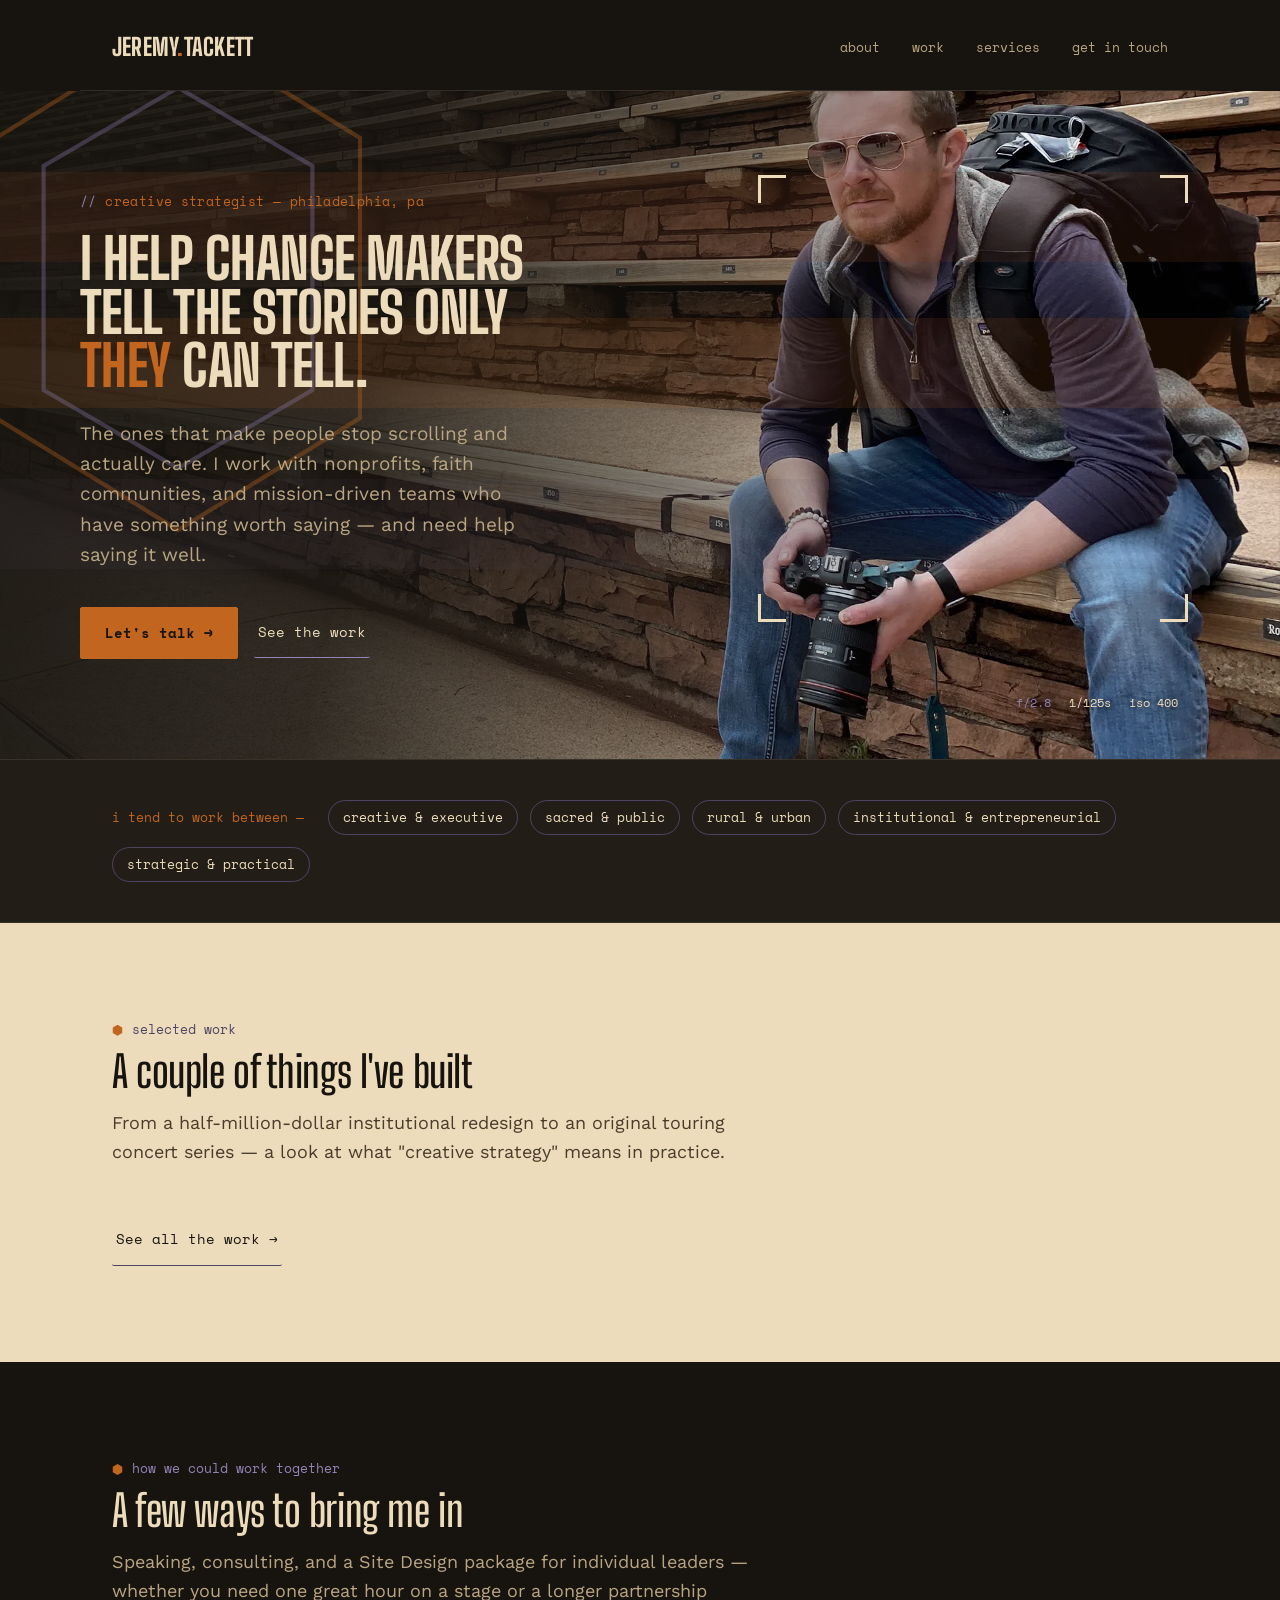
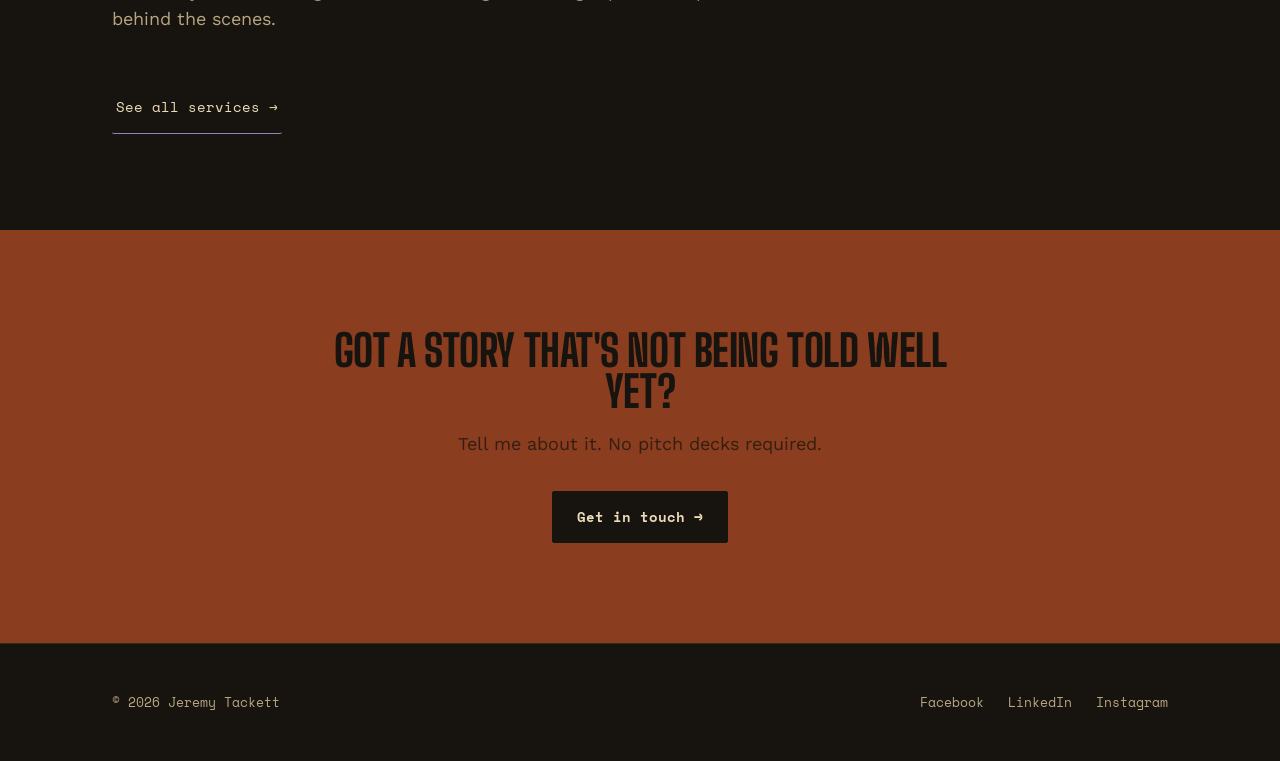
==== commit e2891ea6: "Update services teaser sentence wording" ====
--- a/index.html
+++ b/index.html
@@ -106,7 +106,7 @@
         <div class="section-head">
           <span class="section-eyebrow"><span class="section-marker" aria-hidden="true"></span>how we could work together</span>
           <h2 class="display" style="text-transform:none; font-weight:600;">A few ways to bring me in</h2>
-          <p>Speaking, consulting, and a Ministry Site Design package for churches &mdash; whether you need one great hour on a stage or a longer partnership behind the scenes.</p>
+          <p>Speaking, consulting, and a Site Design package for individual leaders &mdash; whether you need one great hour on a stage or a longer partnership behind the scenes.</p>
         </div>
         <a href="services.html" class="btn btn-secondary">See all services &rarr;</a>
       </div>
--- a/style.css
+++ b/style.css
@@ -237,6 +237,9 @@
     color: var(--purple);
   }
 
+  .section-light .btn-secondary { color: var(--black); border-bottom-color: var(--purple-deep); }
+  .section-light .btn-secondary:hover, .section-light .btn-secondary:focus-visible { color: var(--rust); }
+
   .btn:focus-visible { outline: 2px solid var(--purple); outline-offset: 3px; }
 
   /* Frame around the subject in the photo */
@@ -377,7 +380,6 @@
     color: var(--terracotta);
     border-bottom: 1px solid var(--terracotta);
   }
-
   .case-link:hover, .case-link:focus-visible { color: var(--purple); border-color: var(--purple); }
 
   /* -------- Reusable light section (used by Work, and by About) -------- */
@@ -599,3 +601,57 @@
     .strata { animation: none !important; }
     .ring1, .ring2 { animation: none !important; }
   }
+
+
+  /* -------- Ministry Site Design page -------- */
+  .section-light .case-narrative p { color: #4A3D2C; }
+  .section-light .case-narrative h3 { color: var(--black); }
+  .section-light .case-narrative ul,
+  .section-light .case-narrative li { color: #4A3D2C; }
+
+  .step-block { max-width: 760px; }
+
+  .step-tag {
+    font-family: 'Space Mono', monospace;
+    font-size: 12px;
+    letter-spacing: 0.08em;
+    text-transform: uppercase;
+    color: var(--purple);
+    display: block;
+    margin-bottom: 10px;
+  }
+
+  .section-light .step-tag { color: var(--purple-deep); }
+
+  .step-title {
+    font-size: 1.5rem;
+    margin-bottom: 14px;
+  }
+
+  .step-divider {
+    display: flex;
+    justify-content: center;
+    margin: 40px 0 44px;
+  }
+
+  .step-divider svg { display: block; }
+
+  .mini-cases { display: block; margin-top: 8px; }
+
+  /* Inline links embedded mid-paragraph (not standalone CTAs like .case-link) */
+  .inline-link {
+    color: var(--terracotta);
+    border-bottom: 1px solid var(--terracotta);
+  }
+
+  .inline-link:hover, .inline-link:focus-visible {
+    color: var(--purple);
+    border-color: var(--purple);
+  }
+
+  .section-light .inline-link { color: var(--rust); border-bottom-color: var(--rust); }
+
+  .section-light .inline-link:hover, .section-light .inline-link:focus-visible {
+    color: var(--purple-deep);
+    border-color: var(--purple-deep);
+  }
